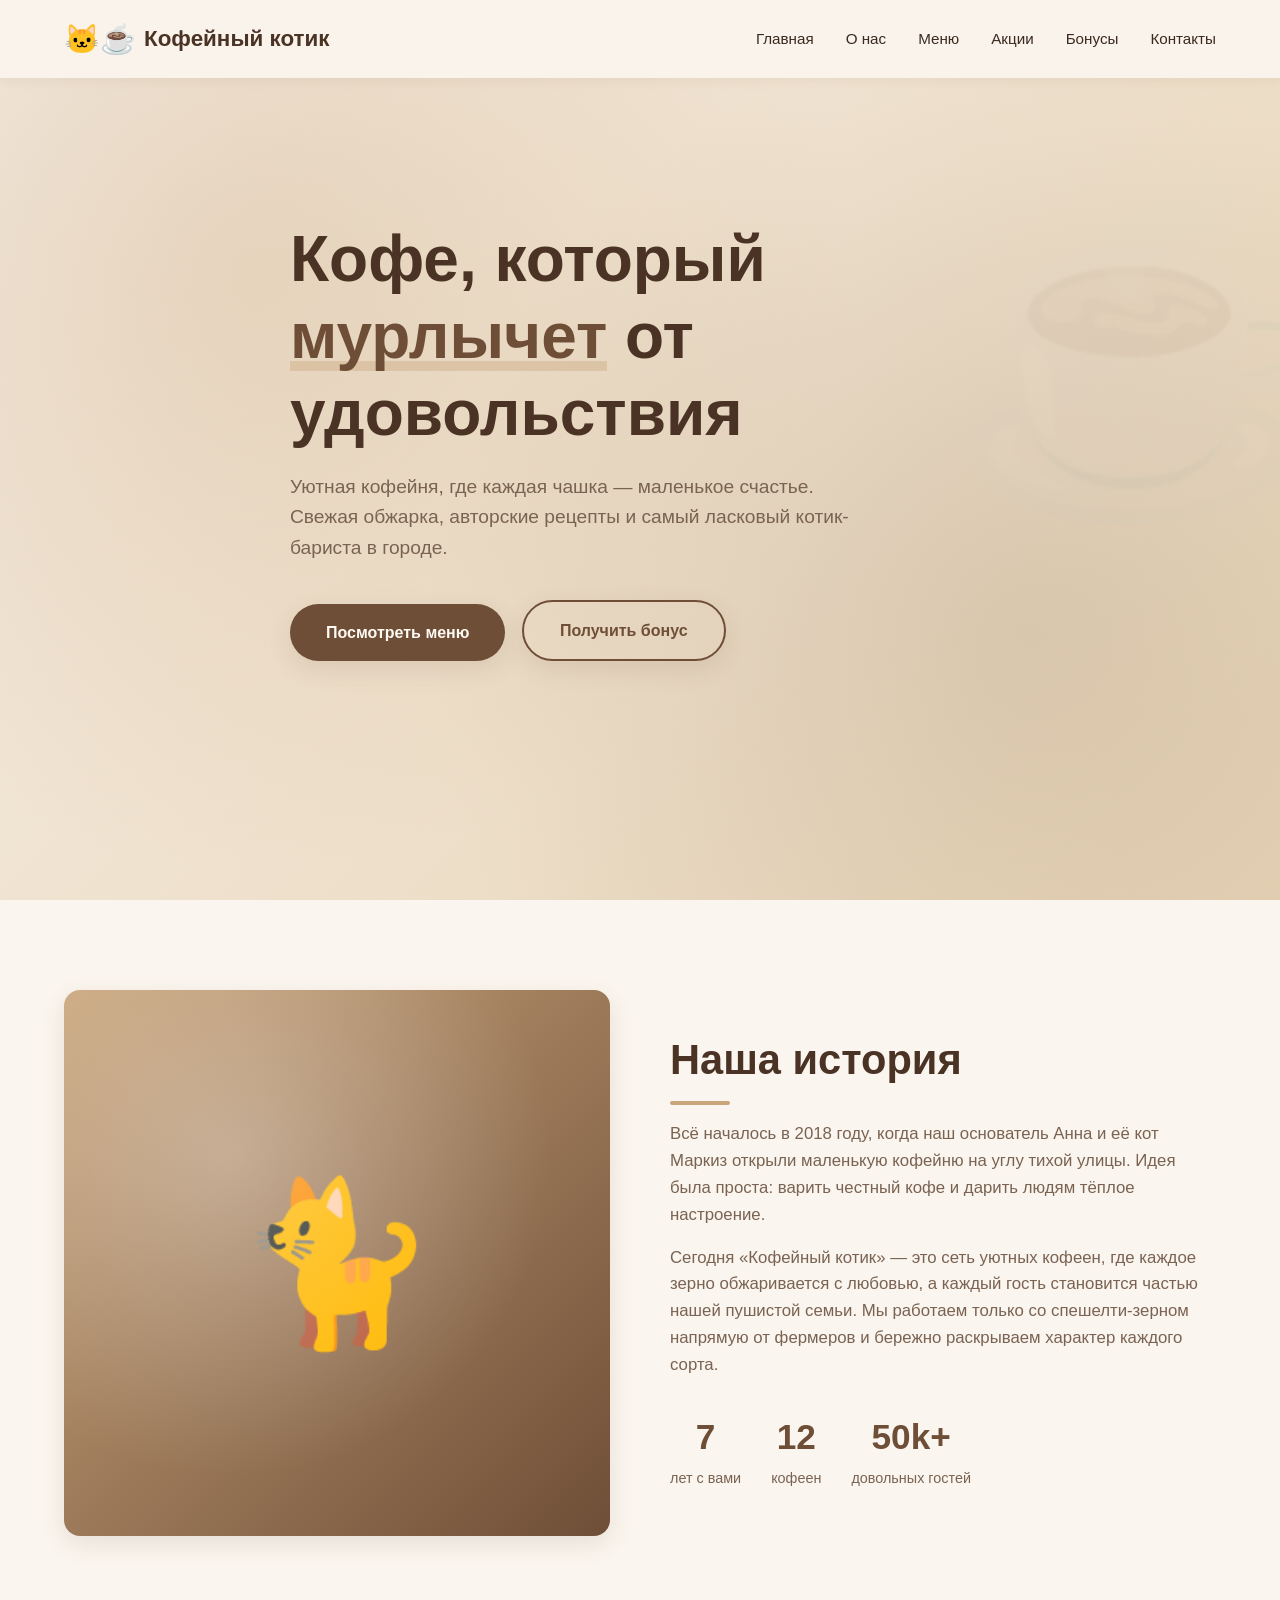
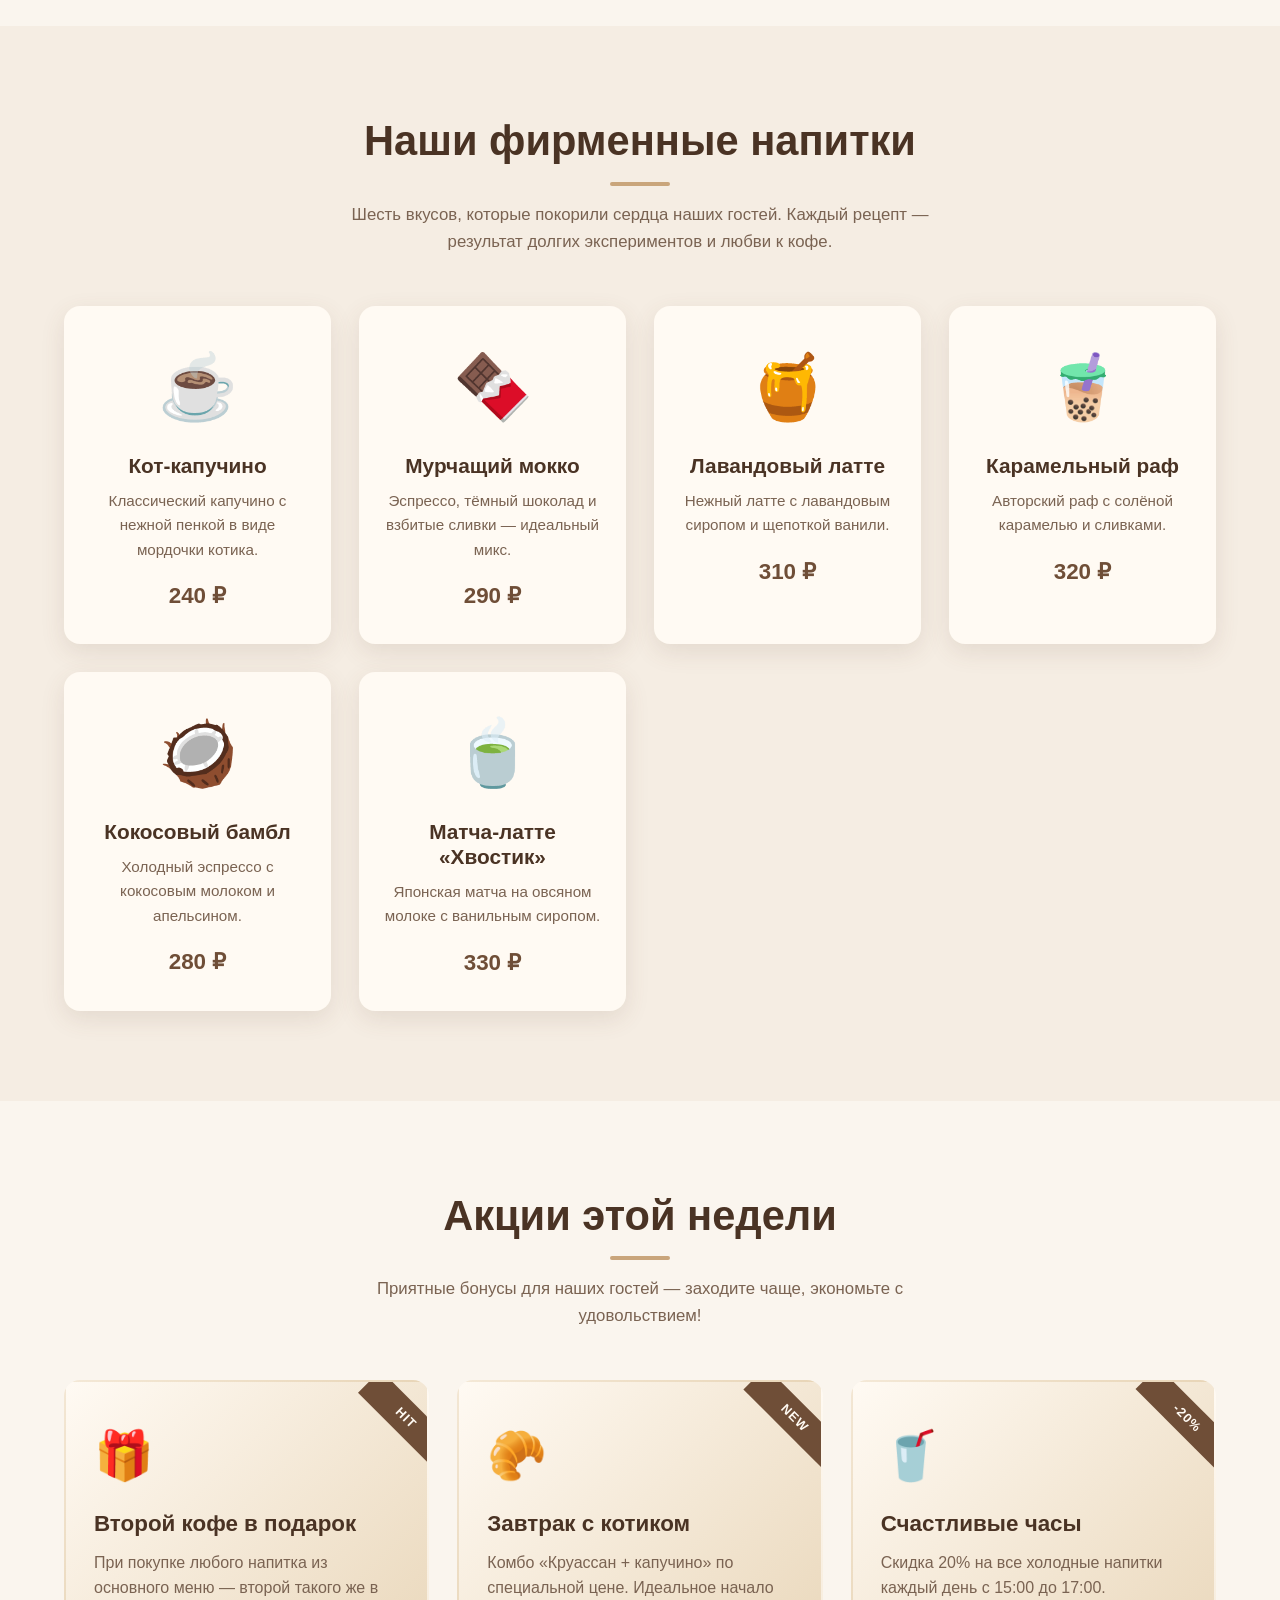
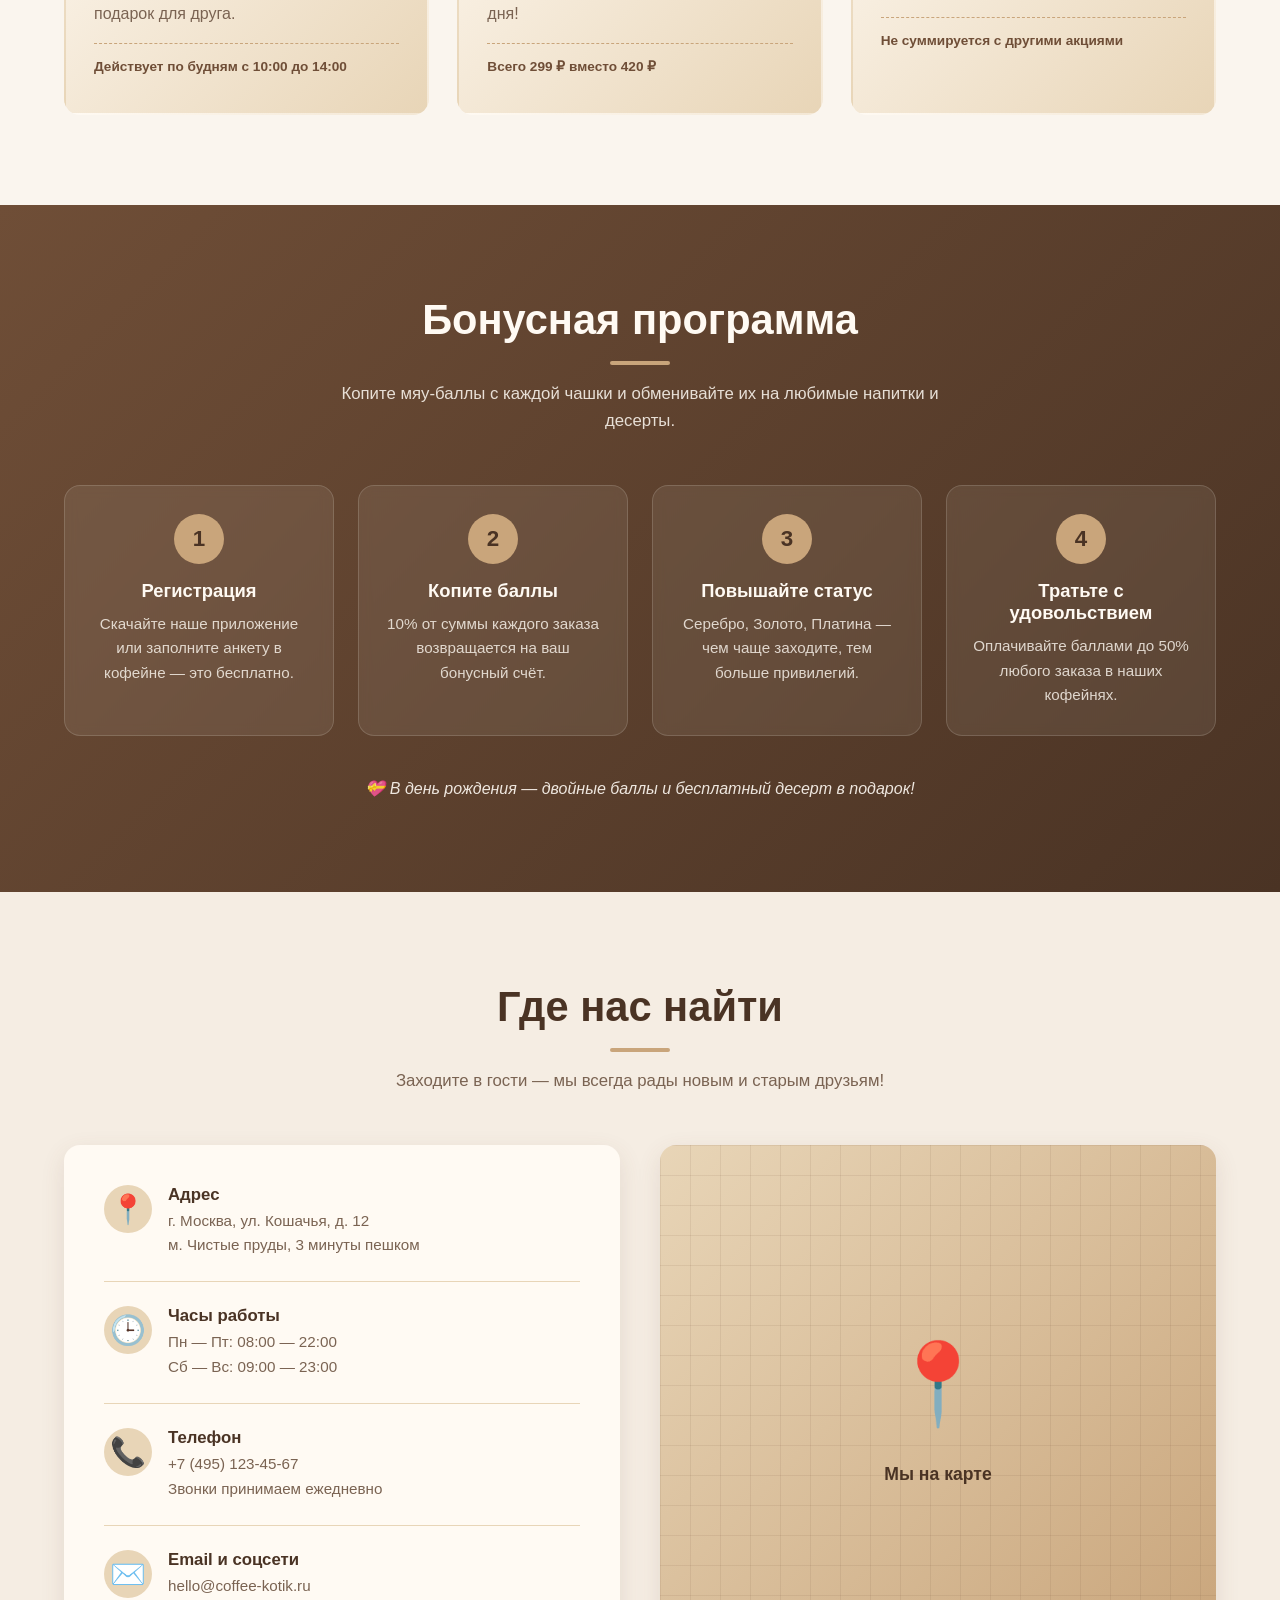
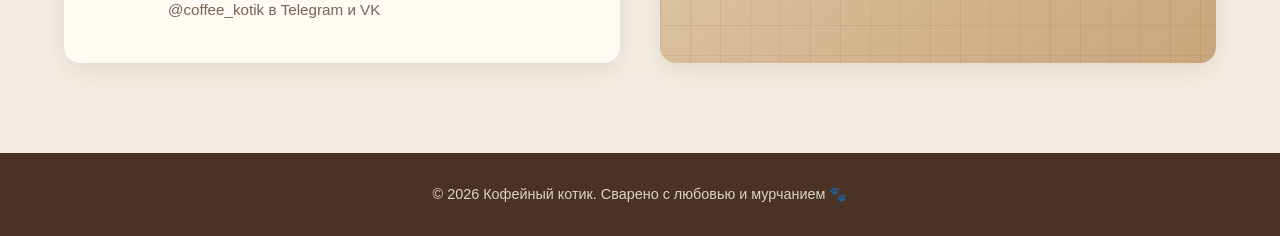
==== site.html @ 613c4883 "Create site.html" ====
<!DOCTYPE html>
<html lang="ru">
<head>
<meta charset="UTF-8" />
<meta name="viewport" content="width=device-width, initial-scale=1.0" />
<title>Кофейный котик — уютная кофейня в твоём городе</title>
<style>
  /* ===== Базовые стили ===== */
  * {
    margin: 0;
    padding: 0;
    box-sizing: border-box;
  }

  :root {
    --bg: #f5ede3;
    --bg-soft: #faf5ee;
    --primary: #6f4e37;
    --primary-dark: #4a3324;
    --accent: #c9a57b;
    --accent-light: #e8d5b7;
    --text: #3a2a1f;
    --text-soft: #7a6352;
    --white: #fffaf3;
    --shadow: 0 8px 24px rgba(111, 78, 55, 0.12);
    --shadow-hover: 0 14px 36px rgba(111, 78, 55, 0.22);
    --radius: 16px;
    --transition: 0.35s cubic-bezier(0.4, 0, 0.2, 1);
  }

  html {
    scroll-behavior: smooth;
    scroll-padding-top: 80px;
  }

  body {
    font-family: 'Segoe UI', Tahoma, Geneva, Verdana, sans-serif;
    background: var(--bg);
    color: var(--text);
    line-height: 1.6;
    overflow-x: hidden;
  }

  .container {
    max-width: 1200px;
    margin: 0 auto;
    padding: 0 24px;
  }

  section {
    padding: 90px 0;
  }

  h1, h2, h3 {
    font-weight: 700;
    color: var(--primary-dark);
    line-height: 1.2;
  }

  h2 {
    font-size: clamp(1.8rem, 4vw, 2.6rem);
    text-align: center;
    margin-bottom: 16px;
    position: relative;
  }

  h2::after {
    content: '';
    display: block;
    width: 60px;
    height: 4px;
    background: var(--accent);
    margin: 16px auto 0;
    border-radius: 2px;
  }

  .section-subtitle {
    text-align: center;
    color: var(--text-soft);
    font-size: 1.05rem;
    max-width: 620px;
    margin: 0 auto 50px;
  }

  /* ===== Навигация ===== */
  header {
    position: fixed;
    top: 0;
    left: 0;
    right: 0;
    background: rgba(250, 245, 238, 0.92);
    backdrop-filter: blur(12px);
    -webkit-backdrop-filter: blur(12px);
    box-shadow: 0 2px 12px rgba(111, 78, 55, 0.08);
    z-index: 1000;
    transition: var(--transition);
  }

  nav {
    display: flex;
    align-items: center;
    justify-content: space-between;
    padding: 16px 24px;
    max-width: 1200px;
    margin: 0 auto;
  }

  .logo {
    font-size: 1.4rem;
    font-weight: 700;
    color: var(--primary-dark);
    display: flex;
    align-items: center;
    gap: 8px;
    text-decoration: none;
    transition: var(--transition);
  }

  .logo:hover {
    transform: scale(1.05);
  }

  .logo-icon {
    font-size: 1.8rem;
  }

  .nav-links {
    display: flex;
    list-style: none;
    gap: 32px;
  }

  .nav-links a {
    color: var(--text);
    text-decoration: none;
    font-weight: 500;
    font-size: 0.95rem;
    position: relative;
    transition: var(--transition);
  }

  .nav-links a::after {
    content: '';
    position: absolute;
    bottom: -6px;
    left: 0;
    width: 0;
    height: 2px;
    background: var(--accent);
    transition: width var(--transition);
  }

  .nav-links a:hover {
    color: var(--primary);
  }

  .nav-links a:hover::after {
    width: 100%;
  }

  .burger {
    display: none;
    flex-direction: column;
    gap: 5px;
    cursor: pointer;
    background: none;
    border: none;
    padding: 6px;
  }

  .burger span {
    width: 26px;
    height: 3px;
    background: var(--primary-dark);
    border-radius: 2px;
    transition: var(--transition);
  }

  /* ===== Hero ===== */
  .hero {
    min-height: 100vh;
    display: flex;
    align-items: center;
    background:
      radial-gradient(circle at 20% 30%, rgba(201, 165, 123, 0.3), transparent 50%),
      radial-gradient(circle at 80% 70%, rgba(111, 78, 55, 0.15), transparent 50%),
      linear-gradient(135deg, #f5ede3 0%, #e8d5b7 100%);
    padding-top: 80px;
    position: relative;
    overflow: hidden;
  }

  .hero::before {
    content: '☕';
    position: absolute;
    font-size: 20rem;
    opacity: 0.05;
    top: 10%;
    right: -5%;
    animation: float 8s ease-in-out infinite;
  }

  @keyframes float {
    0%, 100% { transform: translateY(0) rotate(-5deg); }
    50% { transform: translateY(-30px) rotate(5deg); }
  }

  .hero-content {
    max-width: 700px;
    position: relative;
    z-index: 2;
    animation: fadeInUp 1s ease-out;
  }

  @keyframes fadeInUp {
    from {
      opacity: 0;
      transform: translateY(40px);
    }
    to {
      opacity: 1;
      transform: translateY(0);
    }
  }

  .hero h1 {
    font-size: clamp(2.2rem, 6vw, 4rem);
    margin-bottom: 20px;
  }

  .hero h1 span {
    color: var(--primary);
    position: relative;
    display: inline-block;
  }

  .hero h1 span::after {
    content: '';
    position: absolute;
    bottom: 4px;
    left: 0;
    width: 100%;
    height: 10px;
    background: var(--accent);
    opacity: 0.4;
    z-index: -1;
  }

  .hero p {
    font-size: clamp(1rem, 2vw, 1.2rem);
    color: var(--text-soft);
    margin-bottom: 36px;
    max-width: 560px;
  }

  .btn {
    display: inline-block;
    padding: 16px 36px;
    background: var(--primary);
    color: var(--white);
    text-decoration: none;
    border-radius: 50px;
    font-weight: 600;
    font-size: 1rem;
    border: none;
    cursor: pointer;
    transition: var(--transition);
    box-shadow: var(--shadow);
    position: relative;
    overflow: hidden;
  }

  .btn::before {
    content: '';
    position: absolute;
    top: 50%;
    left: 50%;
    width: 0;
    height: 0;
    background: rgba(255, 255, 255, 0.2);
    border-radius: 50%;
    transform: translate(-50%, -50%);
    transition: width 0.6s ease, height 0.6s ease;
  }

  .btn:hover {
    background: var(--primary-dark);
    transform: translateY(-3px);
    box-shadow: var(--shadow-hover);
  }

  .btn:hover::before {
    width: 300px;
    height: 300px;
  }

  .btn-outline {
    background: transparent;
    color: var(--primary);
    border: 2px solid var(--primary);
    margin-left: 12px;
  }

  .btn-outline:hover {
    background: var(--primary);
    color: var(--white);
  }

  /* ===== О компании ===== */
  .about {
    background: var(--bg-soft);
  }

  .about-grid {
    display: grid;
    grid-template-columns: 1fr 1fr;
    gap: 60px;
    align-items: center;
  }

  .about-image {
    aspect-ratio: 1;
    background:
      linear-gradient(135deg, var(--accent) 0%, var(--primary) 100%);
    border-radius: var(--radius);
    display: flex;
    align-items: center;
    justify-content: center;
    font-size: 10rem;
    box-shadow: var(--shadow);
    transition: var(--transition);
    position: relative;
    overflow: hidden;
  }

  .about-image::before {
    content: '';
    position: absolute;
    inset: 0;
    background: radial-gradient(circle at 30% 30%, rgba(255,255,255,0.3), transparent 60%);
  }

  .about-image:hover {
    transform: rotate(-2deg) scale(1.02);
  }

  .about-text h2 {
    text-align: left;
  }

  .about-text h2::after {
    margin: 16px 0 0;
  }

  .about-text p {
    margin-bottom: 16px;
    color: var(--text-soft);
    font-size: 1.05rem;
  }

  .about-stats {
    display: flex;
    gap: 30px;
    margin-top: 30px;
    flex-wrap: wrap;
  }

  .stat {
    text-align: center;
  }

  .stat-number {
    font-size: 2.2rem;
    font-weight: 700;
    color: var(--primary);
    display: block;
  }

  .stat-label {
    font-size: 0.9rem;
    color: var(--text-soft);
  }

  /* ===== Меню ===== */
  .menu-grid {
    display: grid;
    grid-template-columns: repeat(auto-fit, minmax(260px, 1fr));
    gap: 28px;
  }

  .menu-card {
    background: var(--white);
    border-radius: var(--radius);
    padding: 30px 24px;
    text-align: center;
    box-shadow: var(--shadow);
    transition: var(--transition);
    position: relative;
    overflow: hidden;
    cursor: pointer;
  }

  .menu-card::before {
    content: '';
    position: absolute;
    top: 0;
    left: 0;
    right: 0;
    height: 4px;
    background: linear-gradient(90deg, var(--accent), var(--primary));
    transform: scaleX(0);
    transform-origin: left;
    transition: transform var(--transition);
  }

  .menu-card:hover {
    transform: translateY(-10px);
    box-shadow: var(--shadow-hover);
  }

  .menu-card:hover::before {
    transform: scaleX(1);
  }

  .menu-icon {
    font-size: 4rem;
    margin-bottom: 16px;
    display: inline-block;
    transition: transform var(--transition);
  }

  .menu-card:hover .menu-icon {
    transform: scale(1.15) rotate(-8deg);
  }

  .menu-card h3 {
    font-size: 1.3rem;
    margin-bottom: 10px;
    color: var(--primary-dark);
  }

  .menu-card p {
    color: var(--text-soft);
    font-size: 0.95rem;
    margin-bottom: 16px;
    min-height: 48px;
  }

  .menu-price {
    font-size: 1.4rem;
    font-weight: 700;
    color: var(--primary);
  }

  /* ===== Акции ===== */
  .promos {
    background: var(--bg-soft);
  }

  .promo-grid {
    display: grid;
    grid-template-columns: repeat(auto-fit, minmax(280px, 1fr));
    gap: 28px;
  }

  .promo-card {
    background: linear-gradient(135deg, var(--white) 0%, var(--accent-light) 100%);
    border-radius: var(--radius);
    padding: 36px 28px;
    position: relative;
    overflow: hidden;
    transition: var(--transition);
    border: 2px solid transparent;
  }

  .promo-card:hover {
    transform: translateY(-6px);
    border-color: var(--accent);
    box-shadow: var(--shadow-hover);
  }

  .promo-badge {
    position: absolute;
    top: 20px;
    right: -30px;
    background: var(--primary);
    color: var(--white);
    padding: 6px 40px;
    font-size: 0.8rem;
    font-weight: 600;
    transform: rotate(45deg);
    letter-spacing: 1px;
  }

  .promo-icon {
    font-size: 3rem;
    margin-bottom: 16px;
  }

  .promo-card h3 {
    font-size: 1.4rem;
    margin-bottom: 12px;
    color: var(--primary-dark);
  }

  .promo-card p {
    color: var(--text-soft);
    margin-bottom: 16px;
  }

  .promo-condition {
    font-size: 0.85rem;
    color: var(--primary);
    font-weight: 600;
    padding-top: 12px;
    border-top: 1px dashed var(--accent);
  }

  /* ===== Бонусная программа ===== */
  .bonus {
    background: linear-gradient(135deg, var(--primary) 0%, var(--primary-dark) 100%);
    color: var(--white);
  }

  .bonus h2 {
    color: var(--white);
  }

  .bonus h2::after {
    background: var(--accent);
  }

  .bonus .section-subtitle {
    color: rgba(255, 250, 243, 0.85);
  }

  .bonus-steps {
    display: grid;
    grid-template-columns: repeat(auto-fit, minmax(220px, 1fr));
    gap: 24px;
    margin-top: 20px;
  }

  .bonus-step {
    background: rgba(255, 250, 243, 0.08);
    border: 1px solid rgba(255, 250, 243, 0.15);
    border-radius: var(--radius);
    padding: 28px 22px;
    text-align: center;
    transition: var(--transition);
    backdrop-filter: blur(6px);
  }

  .bonus-step:hover {
    background: rgba(255, 250, 243, 0.15);
    transform: translateY(-6px);
  }

  .step-number {
    display: inline-flex;
    align-items: center;
    justify-content: center;
    width: 50px;
    height: 50px;
    background: var(--accent);
    color: var(--primary-dark);
    border-radius: 50%;
    font-size: 1.4rem;
    font-weight: 700;
    margin-bottom: 16px;
  }

  .bonus-step h3 {
    color: var(--white);
    font-size: 1.15rem;
    margin-bottom: 10px;
  }

  .bonus-step p {
    color: rgba(255, 250, 243, 0.8);
    font-size: 0.95rem;
  }

  .bonus-note {
    text-align: center;
    margin-top: 40px;
    font-size: 1rem;
    color: rgba(255, 250, 243, 0.9);
    font-style: italic;
  }

  /* ===== Контакты ===== */
  .contacts-grid {
    display: grid;
    grid-template-columns: 1fr 1fr;
    gap: 40px;
    align-items: stretch;
  }

  .contact-info {
    background: var(--white);
    padding: 40px;
    border-radius: var(--radius);
    box-shadow: var(--shadow);
  }

  .contact-item {
    display: flex;
    align-items: flex-start;
    gap: 16px;
    margin-bottom: 24px;
    padding-bottom: 24px;
    border-bottom: 1px solid var(--accent-light);
  }

  .contact-item:last-child {
    border-bottom: none;
    margin-bottom: 0;
    padding-bottom: 0;
  }

  .contact-icon {
    font-size: 1.8rem;
    flex-shrink: 0;
    width: 48px;
    height: 48px;
    background: var(--accent-light);
    border-radius: 50%;
    display: flex;
    align-items: center;
    justify-content: center;
    transition: var(--transition);
  }

  .contact-item:hover .contact-icon {
    background: var(--accent);
    transform: rotate(10deg) scale(1.1);
  }

  .contact-item h3 {
    font-size: 1.05rem;
    margin-bottom: 4px;
  }

  .contact-item p {
    color: var(--text-soft);
    font-size: 0.95rem;
  }

  .map-placeholder {
    background:
      linear-gradient(135deg, var(--accent-light) 0%, var(--accent) 100%);
    border-radius: var(--radius);
    min-height: 400px;
    display: flex;
    align-items: center;
    justify-content: center;
    flex-direction: column;
    color: var(--primary-dark);
    box-shadow: var(--shadow);
    transition: var(--transition);
    position: relative;
    overflow: hidden;
  }

  .map-placeholder::before {
    content: '';
    position: absolute;
    inset: 0;
    background-image:
      linear-gradient(rgba(111, 78, 55, 0.1) 1px, transparent 1px),
      linear-gradient(90deg, rgba(111, 78, 55, 0.1) 1px, transparent 1px);
    background-size: 30px 30px;
  }

  .map-placeholder:hover {
    transform: scale(1.01);
  }

  .map-pin {
    font-size: 5rem;
    animation: bounce 2s ease-in-out infinite;
    position: relative;
    z-index: 2;
  }

  @keyframes bounce {
    0%, 100% { transform: translateY(0); }
    50% { transform: translateY(-15px); }
  }

  .map-placeholder p {
    position: relative;
    z-index: 2;
    font-weight: 600;
    margin-top: 12px;
    font-size: 1.1rem;
  }

  /* ===== Footer ===== */
  footer {
    background: var(--primary-dark);
    color: rgba(255, 250, 243, 0.8);
    text-align: center;
    padding: 30px 20px;
    font-size: 0.9rem;
  }

  footer a {
    color: var(--accent);
    text-decoration: none;
  }

  /* ===== Адаптивность ===== */
  @media (max-width: 900px) {
    .about-grid,
    .contacts-grid {
      grid-template-columns: 1fr;
      gap: 40px;
    }

    .about-image {
      max-width: 400px;
      margin: 0 auto;
    }
  }

  @media (max-width: 768px) {
    section {
      padding: 70px 0;
    }

    .nav-links {
      position: fixed;
      top: 70px;
      right: -100%;
      flex-direction: column;
      background: var(--bg-soft);
      width: 75%;
      max-width: 300px;
      height: calc(100vh - 70px);
      padding: 40px 30px;
      gap: 24px;
      box-shadow: -4px 0 20px rgba(0,0,0,0.1);
      transition: right var(--transition);
    }

    .nav-links.active {
      right: 0;
    }

    .burger {
      display: flex;
    }

    .burger.active span:nth-child(1) {
      transform: translateY(8px) rotate(45deg);
    }
    .burger.active span:nth-child(2) {
      opacity: 0;
    }
    .burger.active span:nth-child(3) {
      transform: translateY(-8px) rotate(-45deg);
    }

    .hero {
      text-align: center;
    }

    .hero-content {
      margin: 0 auto;
    }

    .btn-outline {
      margin-left: 0;
      margin-top: 12px;
    }

    .hero::before {
      font-size: 12rem;
      right: -10%;
    }

    .contact-info {
      padding: 28px;
    }
  }

  @media (max-width: 480px) {
    .container {
      padding: 0 16px;
    }

    .menu-card {
      padding: 24px 20px;
    }

    .about-stats {
      justify-content: space-around;
    }
  }
</style>
</head>
<body>

<!-- ===== Навигация ===== -->
<header>
  <nav>
    <a href="#home" class="logo">
      <span class="logo-icon">🐱☕</span>
      <span>Кофейный котик</span>
    </a>
    <ul class="nav-links" id="navLinks">
      <li><a href="#home">Главная</a></li>
      <li><a href="#about">О нас</a></li>
      <li><a href="#menu">Меню</a></li>
      <li><a href="#promos">Акции</a></li>
      <li><a href="#bonus">Бонусы</a></li>
      <li><a href="#contacts">Контакты</a></li>
    </ul>
    <button class="burger" id="burger" aria-label="Меню">
      <span></span>
      <span></span>
      <span></span>
    </button>
  </nav>
</header>

<!-- ===== Hero ===== -->
<section class="hero" id="home">
  <div class="container">
    <div class="hero-content">
      <h1>Кофе, который <span>мурлычет</span> от удовольствия</h1>
      <p>Уютная кофейня, где каждая чашка — маленькое счастье. Свежая обжарка, авторские рецепты и самый ласковый котик-бариста в городе.</p>
      <a href="#menu" class="btn">Посмотреть меню</a>
      <a href="#bonus" class="btn btn-outline">Получить бонус</a>
    </div>
  </div>
</section>

<!-- ===== О компании ===== -->
<section class="about" id="about">
  <div class="container">
    <div class="about-grid">
      <div class="about-image">🐈</div>
      <div class="about-text">
        <h2>Наша история</h2>
        <p>Всё началось в 2018 году, когда наш основатель Анна и её кот Маркиз открыли маленькую кофейню на углу тихой улицы. Идея была проста: варить честный кофе и дарить людям тёплое настроение.</p>
        <p>Сегодня «Кофейный котик» — это сеть уютных кофеен, где каждое зерно обжаривается с любовью, а каждый гость становится частью нашей пушистой семьи. Мы работаем только со спешелти-зерном напрямую от фермеров и бережно раскрываем характер каждого сорта.</p>
        <div class="about-stats">
          <div class="stat">
            <span class="stat-number">7</span>
            <span class="stat-label">лет с вами</span>
          </div>
          <div class="stat">
            <span class="stat-number">12</span>
            <span class="stat-label">кофеен</span>
          </div>
          <div class="stat">
            <span class="stat-number">50k+</span>
            <span class="stat-label">довольных гостей</span>
          </div>
        </div>
      </div>
    </div>
  </div>
</section>

<!-- ===== Меню ===== -->
<section id="menu">
  <div class="container">
    <h2>Наши фирменные напитки</h2>
    <p class="section-subtitle">Шесть вкусов, которые покорили сердца наших гостей. Каждый рецепт — результат долгих экспериментов и любви к кофе.</p>
    <div class="menu-grid">
      <div class="menu-card">
        <div class="menu-icon">☕</div>
        <h3>Кот-капучино</h3>
        <p>Классический капучино с нежной пенкой в виде мордочки котика.</p>
        <div class="menu-price">240 ₽</div>
      </div>
      <div class="menu-card">
        <div class="menu-icon">🍫</div>
        <h3>Мурчащий мокко</h3>
        <p>Эспрессо, тёмный шоколад и взбитые сливки — идеальный микс.</p>
        <div class="menu-price">290 ₽</div>
      </div>
      <div class="menu-card">
        <div class="menu-icon">🍯</div>
        <h3>Лавандовый латте</h3>
        <p>Нежный латте с лавандовым сиропом и щепоткой ванили.</p>
        <div class="menu-price">310 ₽</div>
      </div>
      <div class="menu-card">
        <div class="menu-icon">🧋</div>
        <h3>Карамельный раф</h3>
        <p>Авторский раф с солёной карамелью и сливками.</p>
        <div class="menu-price">320 ₽</div>
      </div>
      <div class="menu-card">
        <div class="menu-icon">🥥</div>
        <h3>Кокосовый бамбл</h3>
        <p>Холодный эспрессо с кокосовым молоком и апельсином.</p>
        <div class="menu-price">280 ₽</div>
      </div>
      <div class="menu-card">
        <div class="menu-icon">🍵</div>
        <h3>Матча-латте «Хвостик»</h3>
        <p>Японская матча на овсяном молоке с ванильным сиропом.</p>
        <div class="menu-price">330 ₽</div>
      </div>
    </div>
  </div>
</section>

<!-- ===== Акции ===== -->
<section class="promos" id="promos">
  <div class="container">
    <h2>Акции этой недели</h2>
    <p class="section-subtitle">Приятные бонусы для наших гостей — заходите чаще, экономьте с удовольствием!</p>
    <div class="promo-grid">
      <div class="promo-card">
        <div class="promo-badge">HIT</div>
        <div class="promo-icon">🎁</div>
        <h3>Второй кофе в подарок</h3>
        <p>При покупке любого напитка из основного меню — второй такого же в подарок для друга.</p>
        <div class="promo-condition">Действует по будням с 10:00 до 14:00</div>
      </div>
      <div class="promo-card">
        <div class="promo-badge">NEW</div>
        <div class="promo-icon">🥐</div>
        <h3>Завтрак с котиком</h3>
        <p>Комбо «Круассан + капучино» по специальной цене. Идеальное начало дня!</p>
        <div class="promo-condition">Всего 299 ₽ вместо 420 ₽</div>
      </div>
      <div class="promo-card">
        <div class="promo-badge">-20%</div>
        <div class="promo-icon">🥤</div>
        <h3>Счастливые часы</h3>
        <p>Скидка 20% на все холодные напитки каждый день с 15:00 до 17:00.</p>
        <div class="promo-condition">Не суммируется с другими акциями</div>
      </div>
    </div>
  </div>
</section>

<!-- ===== Бонусная программа ===== -->
<section class="bonus" id="bonus">
  <div class="container">
    <h2>Бонусная программа</h2>
    <p class="section-subtitle">Копите мяу-баллы с каждой чашки и обменивайте их на любимые напитки и десерты.</p>
    <div class="bonus-steps">
      <div class="bonus-step">
        <div class="step-number">1</div>
        <h3>Регистрация</h3>
        <p>Скачайте наше приложение или заполните анкету в кофейне — это бесплатно.</p>
      </div>
      <div class="bonus-step">
        <div class="step-number">2</div>
        <h3>Копите баллы</h3>
        <p>10% от суммы каждого заказа возвращается на ваш бонусный счёт.</p>
      </div>
      <div class="bonus-step">
        <div class="step-number">3</div>
        <h3>Повышайте статус</h3>
        <p>Серебро, Золото, Платина — чем чаще заходите, тем больше привилегий.</p>
      </div>
      <div class="bonus-step">
        <div class="step-number">4</div>
        <h3>Тратьте с удовольствием</h3>
        <p>Оплачивайте баллами до 50% любого заказа в наших кофейнях.</p>
      </div>
    </div>
    <p class="bonus-note">💝 В день рождения — двойные баллы и бесплатный десерт в подарок!</p>
  </div>
</section>

<!-- ===== Контакты ===== -->
<section id="contacts">
  <div class="container">
    <h2>Где нас найти</h2>
    <p class="section-subtitle">Заходите в гости — мы всегда рады новым и старым друзьям!</p>
    <div class="contacts-grid">
      <div class="contact-info">
        <div class="contact-item">
          <div class="contact-icon">📍</div>
          <div>
            <h3>Адрес</h3>
            <p>г. Москва, ул. Кошачья, д. 12<br>м. Чистые пруды, 3 минуты пешком</p>
          </div>
        </div>
        <div class="contact-item">
          <div class="contact-icon">🕒</div>
          <div>
            <h3>Часы работы</h3>
            <p>Пн — Пт: 08:00 — 22:00<br>Сб — Вс: 09:00 — 23:00</p>
          </div>
        </div>
        <div class="contact-item">
          <div class="contact-icon">📞</div>
          <div>
            <h3>Телефон</h3>
            <p>+7 (495) 123-45-67<br>Звонки принимаем ежедневно</p>
          </div>
        </div>
        <div class="contact-item">
          <div class="contact-icon">✉️</div>
          <div>
            <h3>Email и соцсети</h3>
            <p>hello@coffee-kotik.ru<br>@coffee_kotik в Telegram и VK</p>
          </div>
        </div>
      </div>
      <div class="map-placeholder">
        <div class="map-pin">📍</div>
        <p>Мы на карте</p>
      </div>
    </div>
  </div>
</section>

<!-- ===== Footer ===== -->
<footer>
  <p>© 2026 Кофейный котик. Сварено с любовью и мурчанием 🐾</p>
</footer>

<script>
  // Мобильное меню
  const burger = document.getElementById('burger');
  const navLinks = document.getElementById('navLinks');

  burger.addEventListener('click', () => {
    burger.classList.toggle('active');
    navLinks.classList.toggle('active');
  });

  // Закрытие меню при клике по ссылке
  document.querySelectorAll('.nav-links a').forEach(link => {
    link.addEventListener('click', () => {
      burger.classList.remove('active');
      navLinks.classList.remove('active');
    });
  });

  // Эффект тени у шапки при прокрутке
  window.addEventListener('scroll', () => {
    const header = document.querySelector('header');
    if (window.scrollY > 50) {
      header.style.boxShadow = '0 4px 20px rgba(111, 78, 55, 0.15)';
    } else {
      header.style.boxShadow = '0 2px 12px rgba(111, 78, 55, 0.08)';
    }
  });
</script>

</body>
</html>
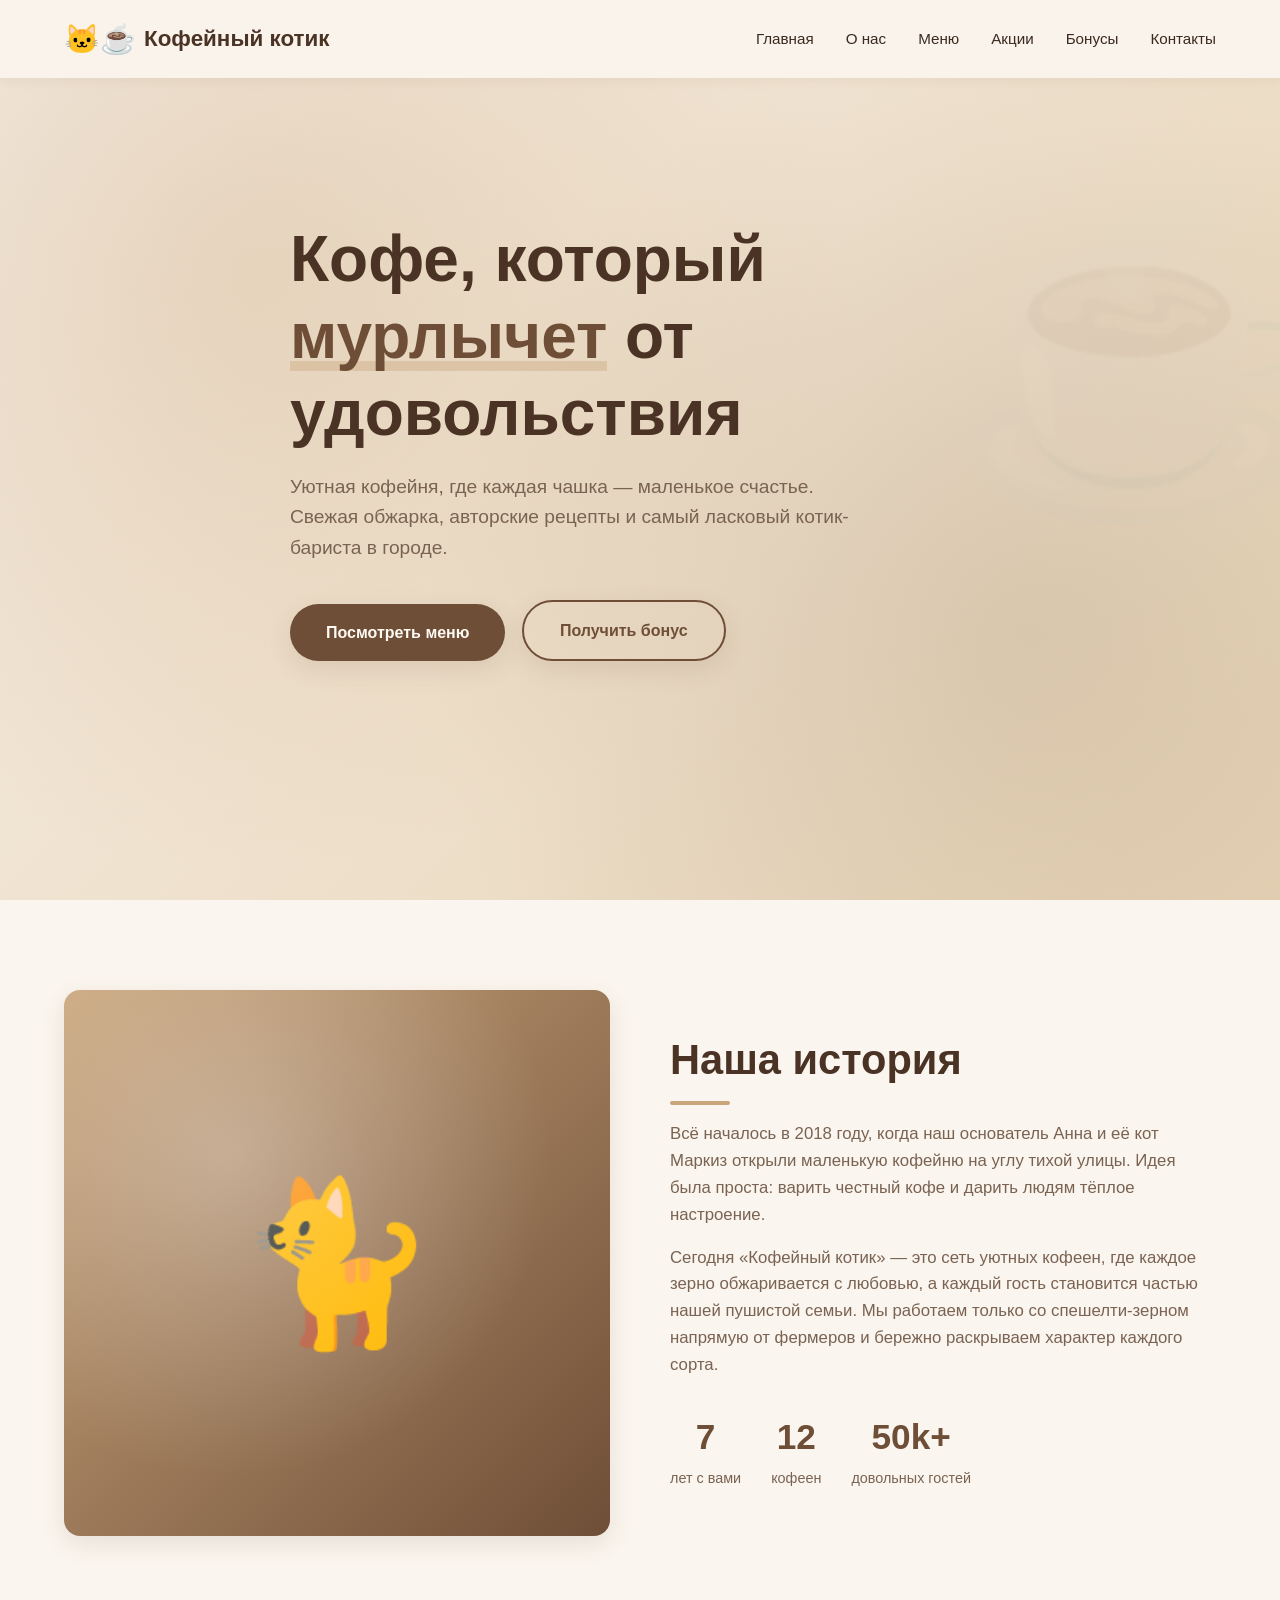
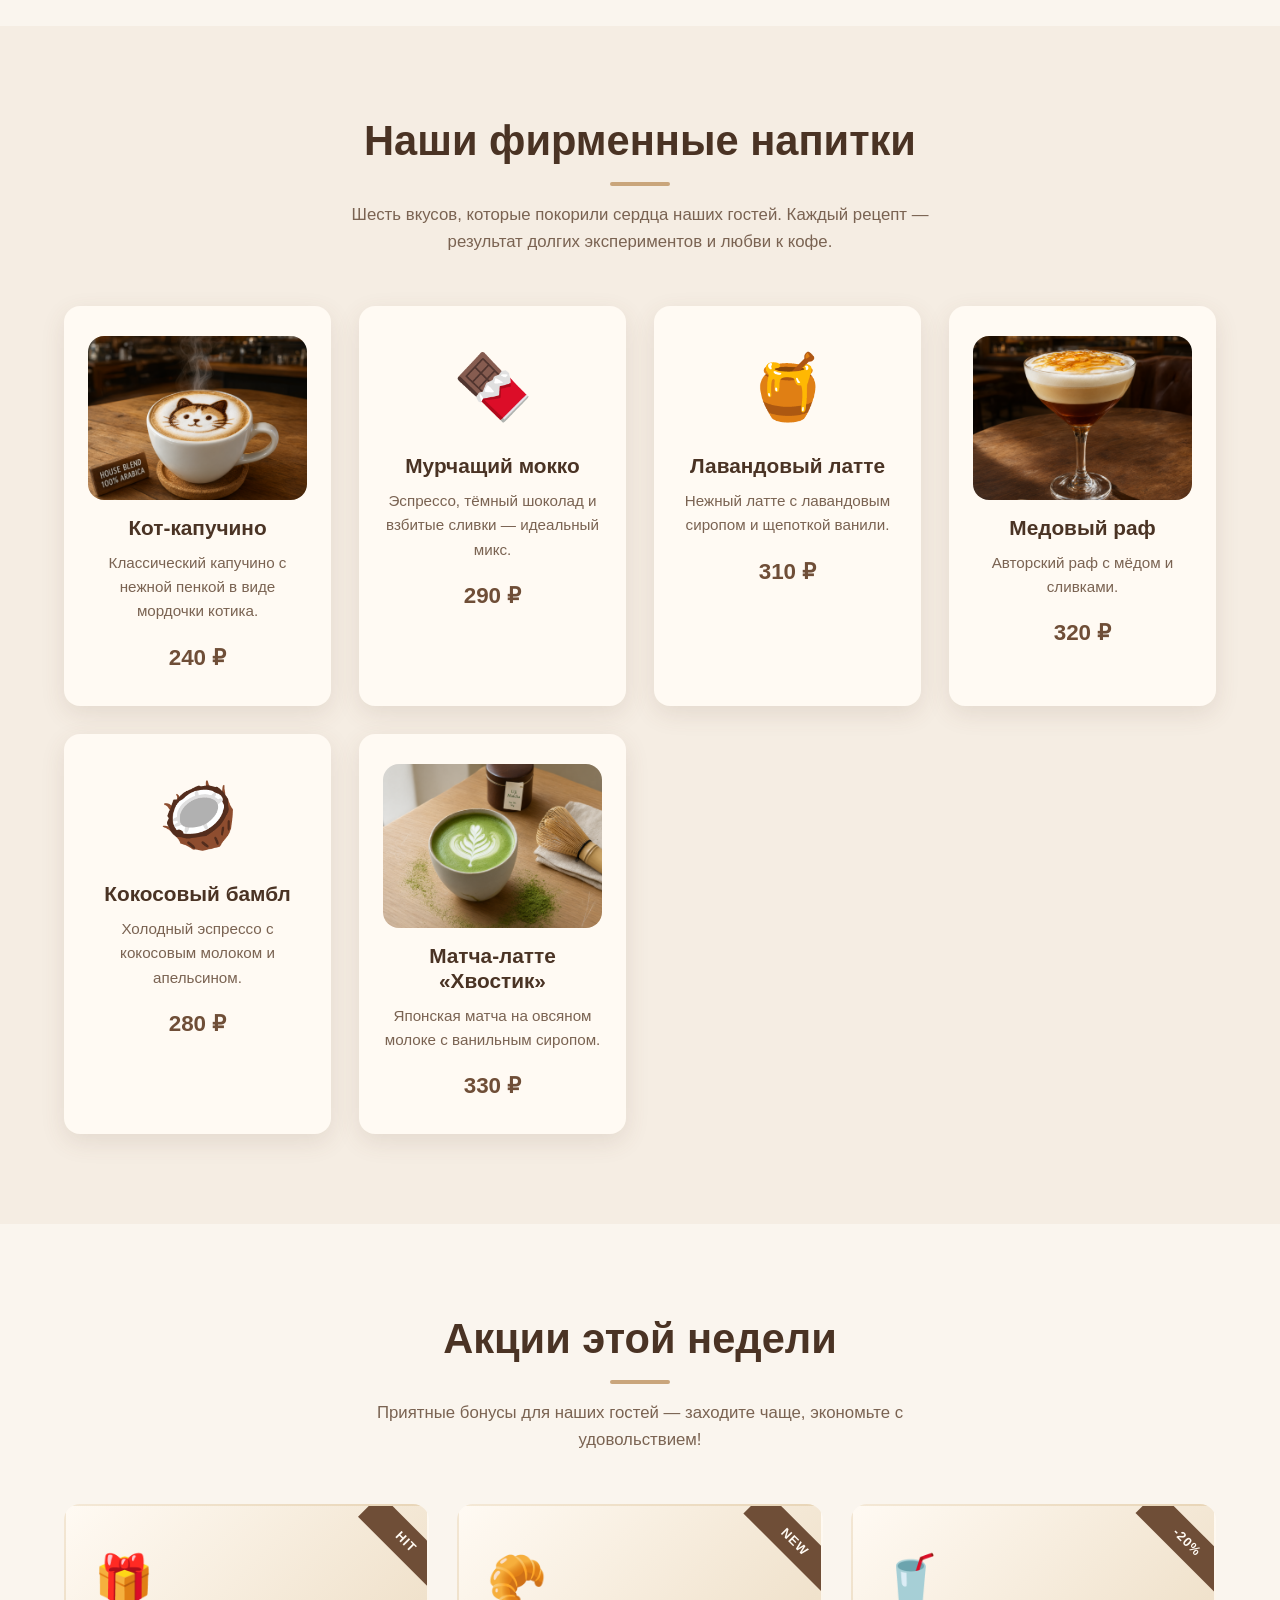
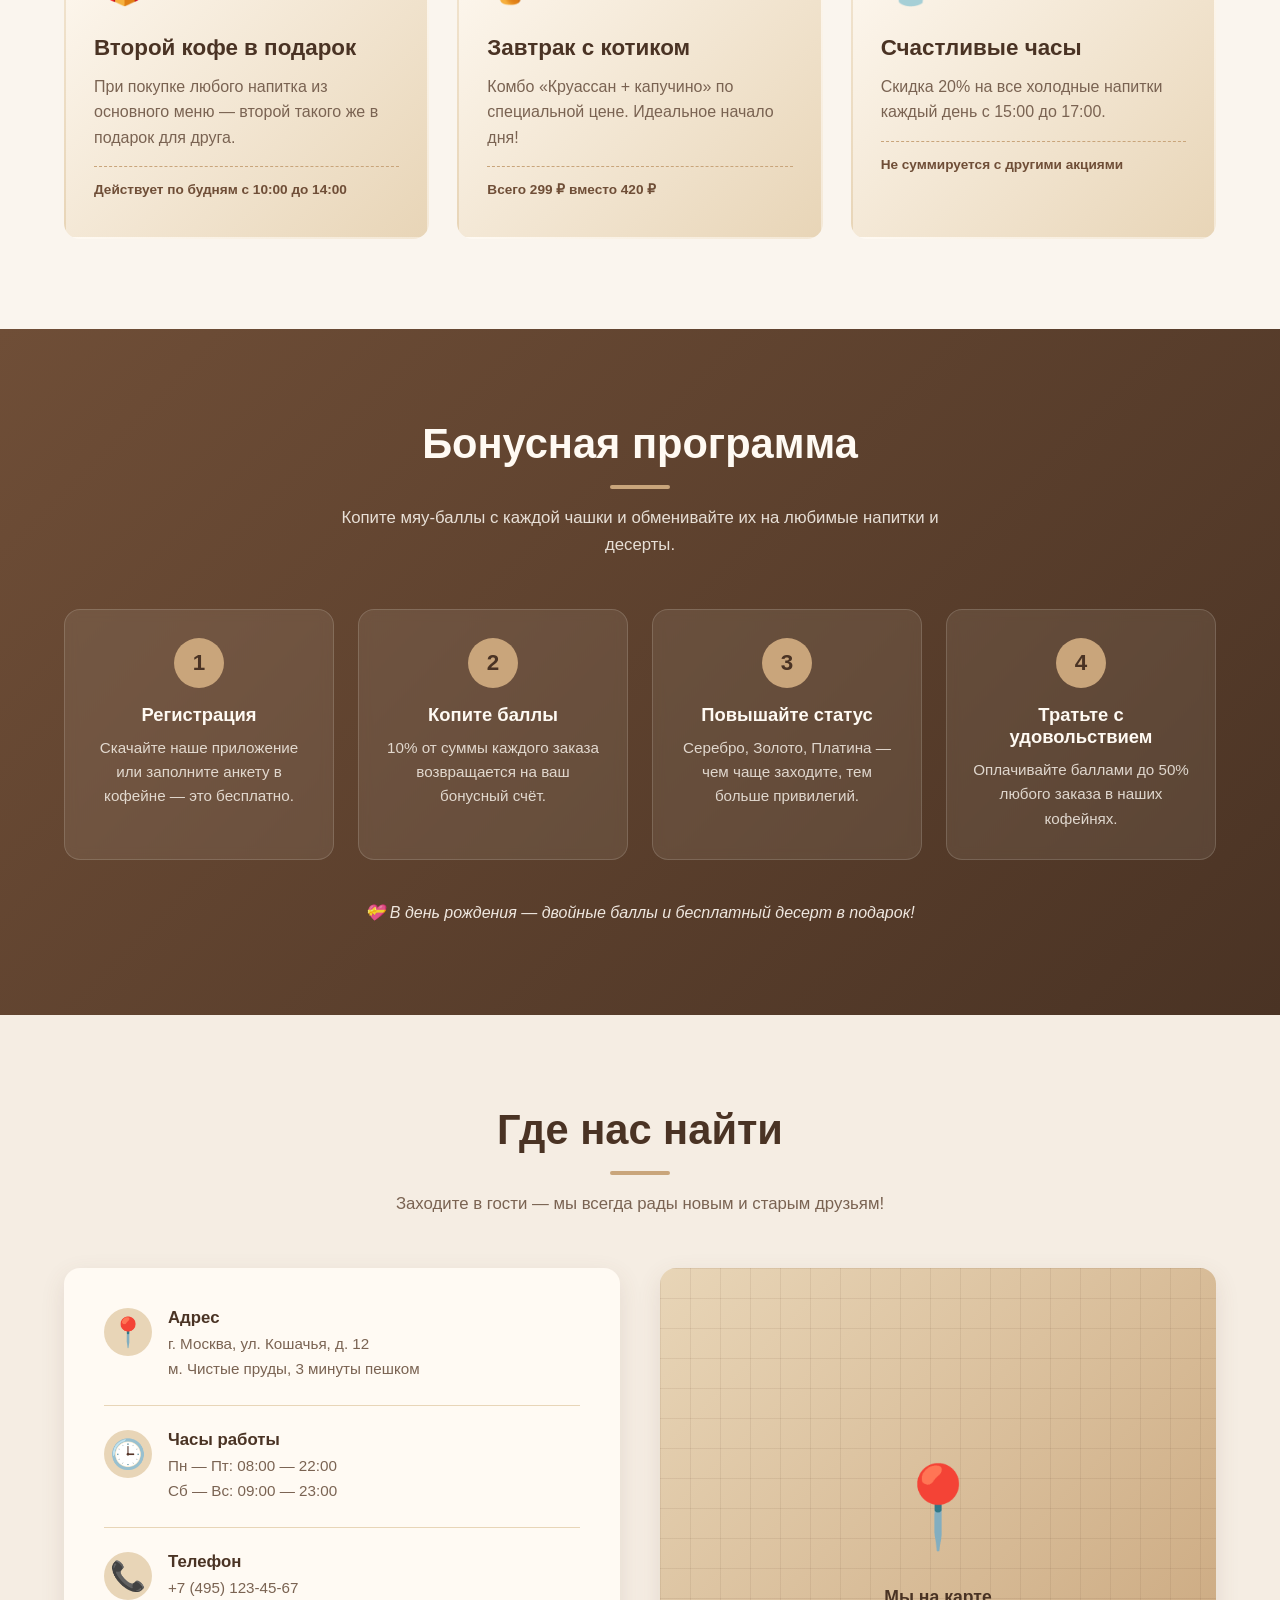
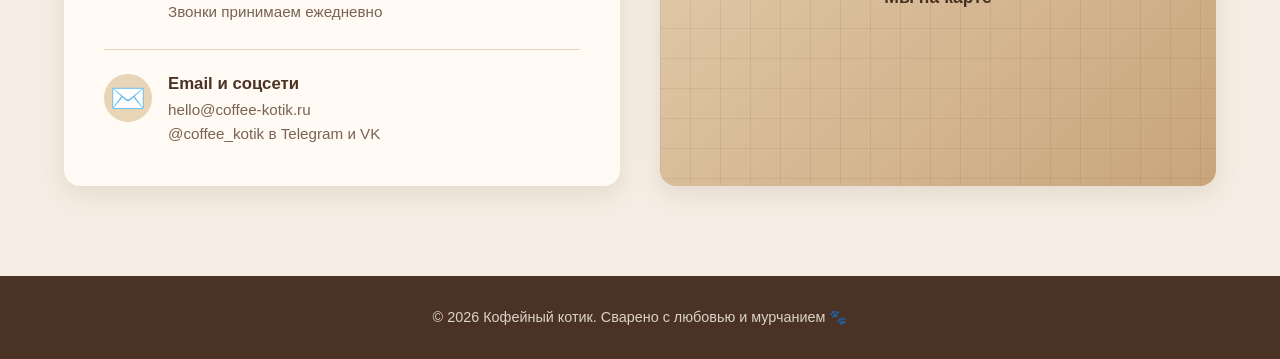
==== commit 0e3b8783: "Add files via upload" ====
--- a/site.html
+++ b/site.html
@@ -431,6 +431,15 @@
 
   .menu-card:hover .menu-icon {
     transform: scale(1.15) rotate(-8deg);
+  }
+
+  .card-media {
+    display: block;
+    width: 100%;
+    aspect-ratio: 4 / 3;
+    object-fit: cover;
+    border-radius: var(--radius);
+    margin-bottom: 16px;
   }
 
   .menu-card h3 {
@@ -873,7 +882,7 @@
     <p class="section-subtitle">Шесть вкусов, которые покорили сердца наших гостей. Каждый рецепт — результат долгих экспериментов и любви к кофе.</p>
     <div class="menu-grid">
       <div class="menu-card">
-        <div class="menu-icon">☕</div>
+        <img class="card-media" src="image/1794215291.png" alt="Капучино с рисунком котика на молочной пене" loading="lazy" />
         <h3>Кот-капучино</h3>
         <p>Классический капучино с нежной пенкой в виде мордочки котика.</p>
         <div class="menu-price">240 ₽</div>
@@ -891,9 +900,9 @@
         <div class="menu-price">310 ₽</div>
       </div>
       <div class="menu-card">
-        <div class="menu-icon">🧋</div>
-        <h3>Карамельный раф</h3>
-        <p>Авторский раф с солёной карамелью и сливками.</p>
+        <img class="card-media" src="image/1794215383.png" alt="Медовый раф со сливочной пеной и мёдом" loading="lazy" />
+        <h3>Медовый раф</h3>
+        <p>Авторский раф с мёдом и сливками.</p>
         <div class="menu-price">320 ₽</div>
       </div>
       <div class="menu-card">
@@ -903,7 +912,7 @@
         <div class="menu-price">280 ₽</div>
       </div>
       <div class="menu-card">
-        <div class="menu-icon">🍵</div>
+        <img class="card-media" src="image/1794215501.png" alt="Матча-латте с рисунком на молочной пене" loading="lazy" />
         <h3>Матча-латте «Хвостик»</h3>
         <p>Японская матча на овсяном молоке с ванильным сиропом.</p>
         <div class="menu-price">330 ₽</div>
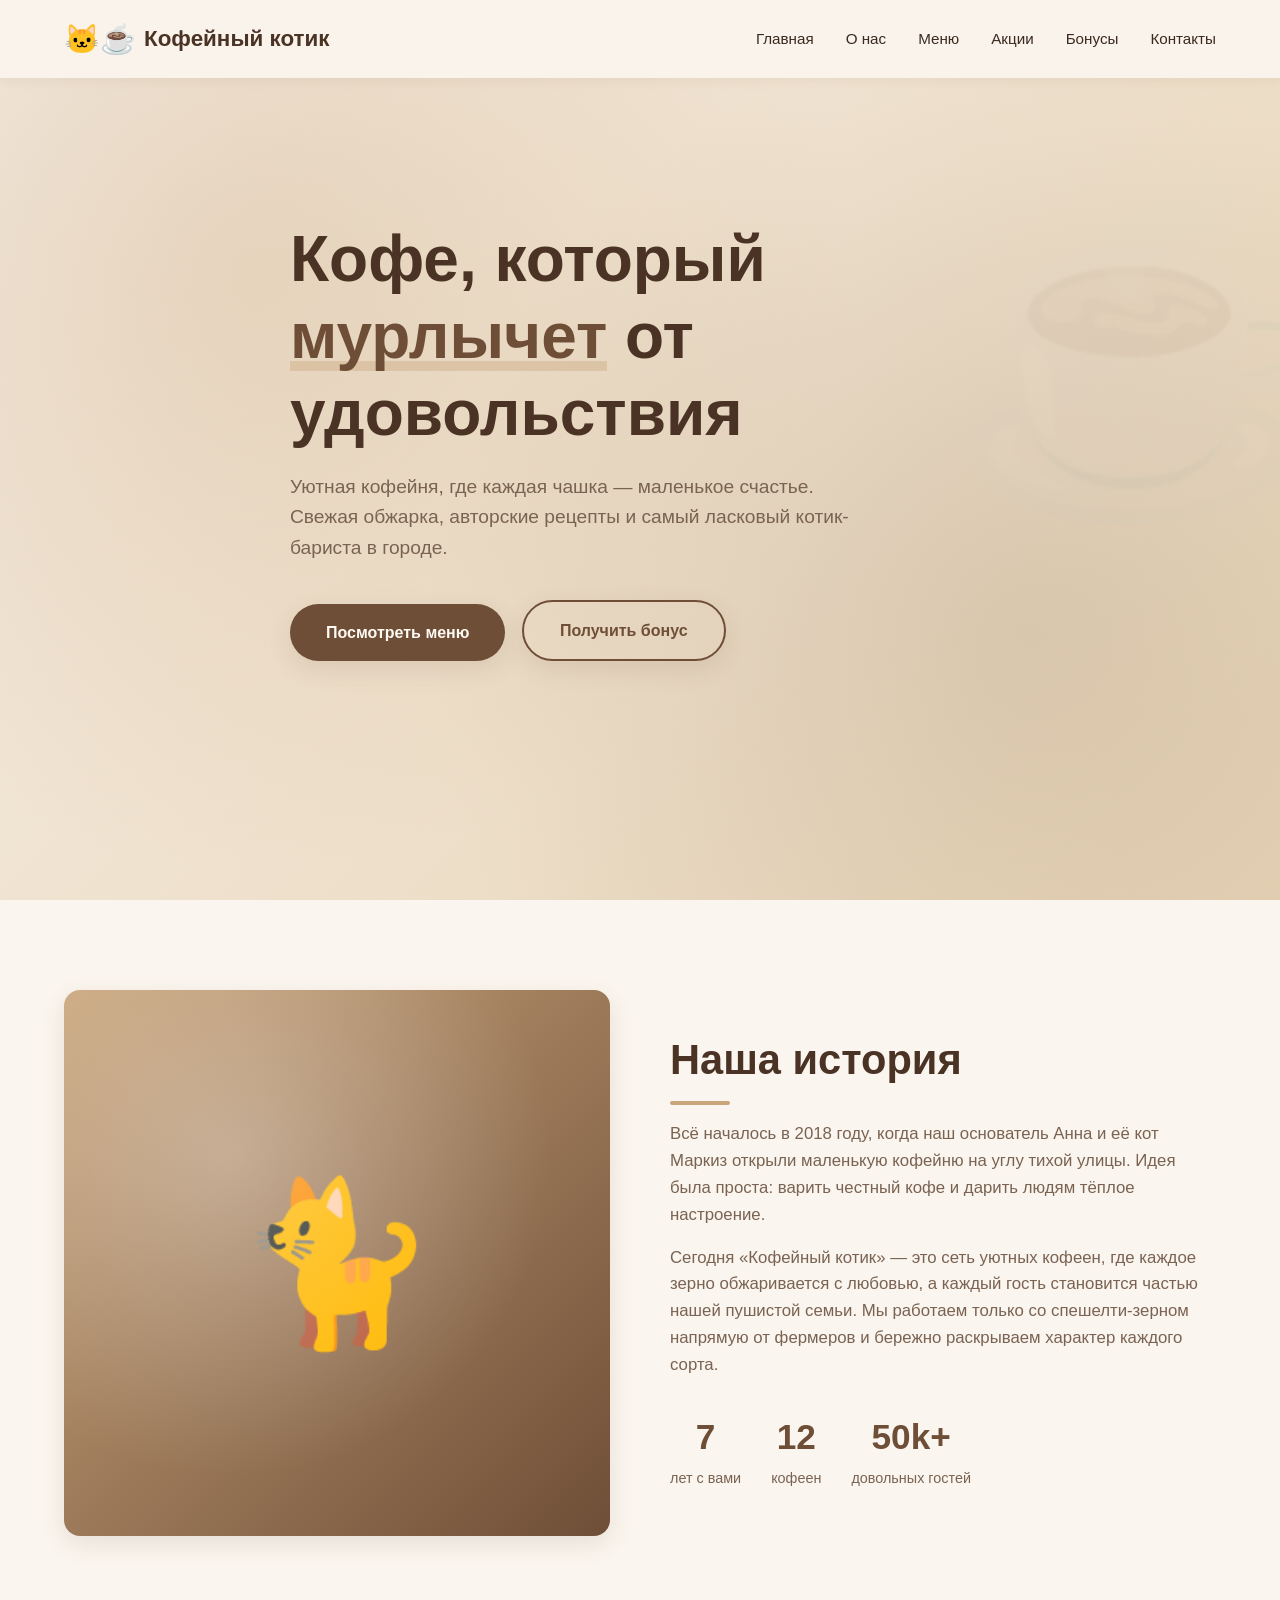
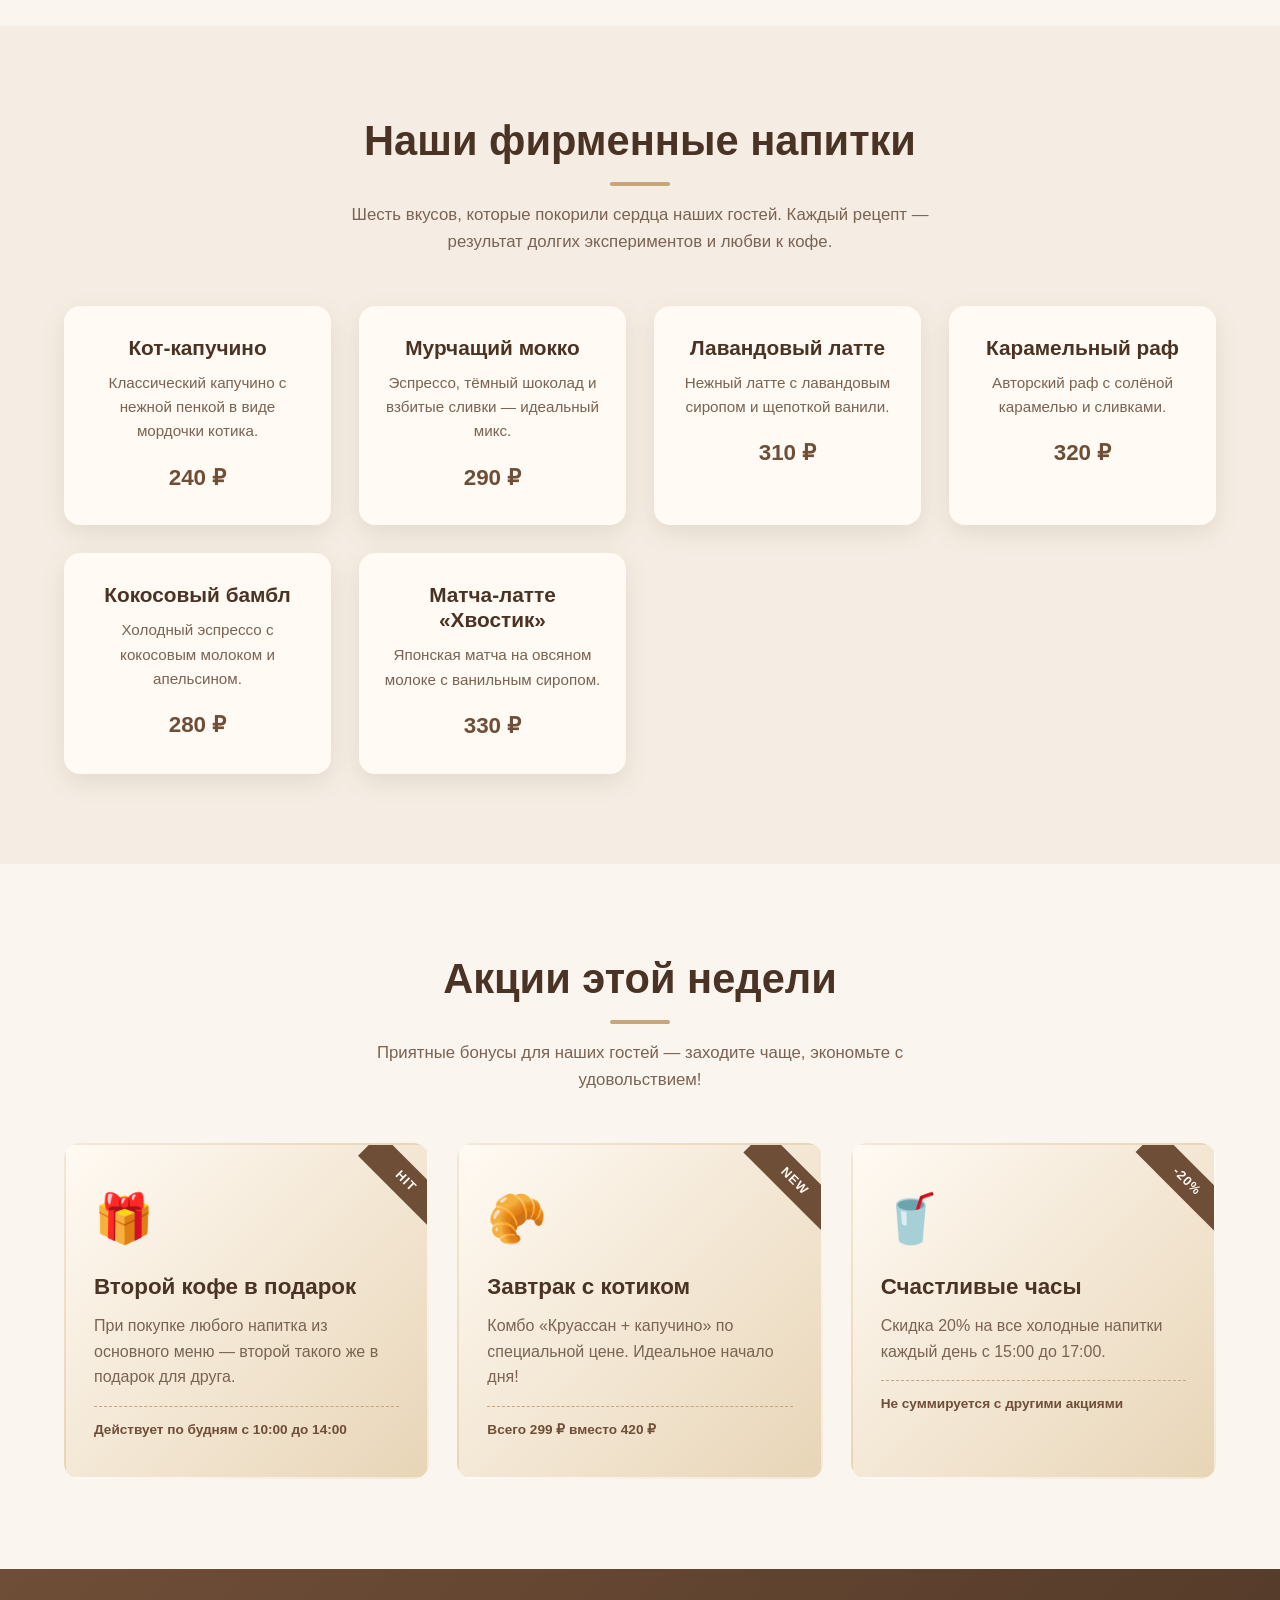
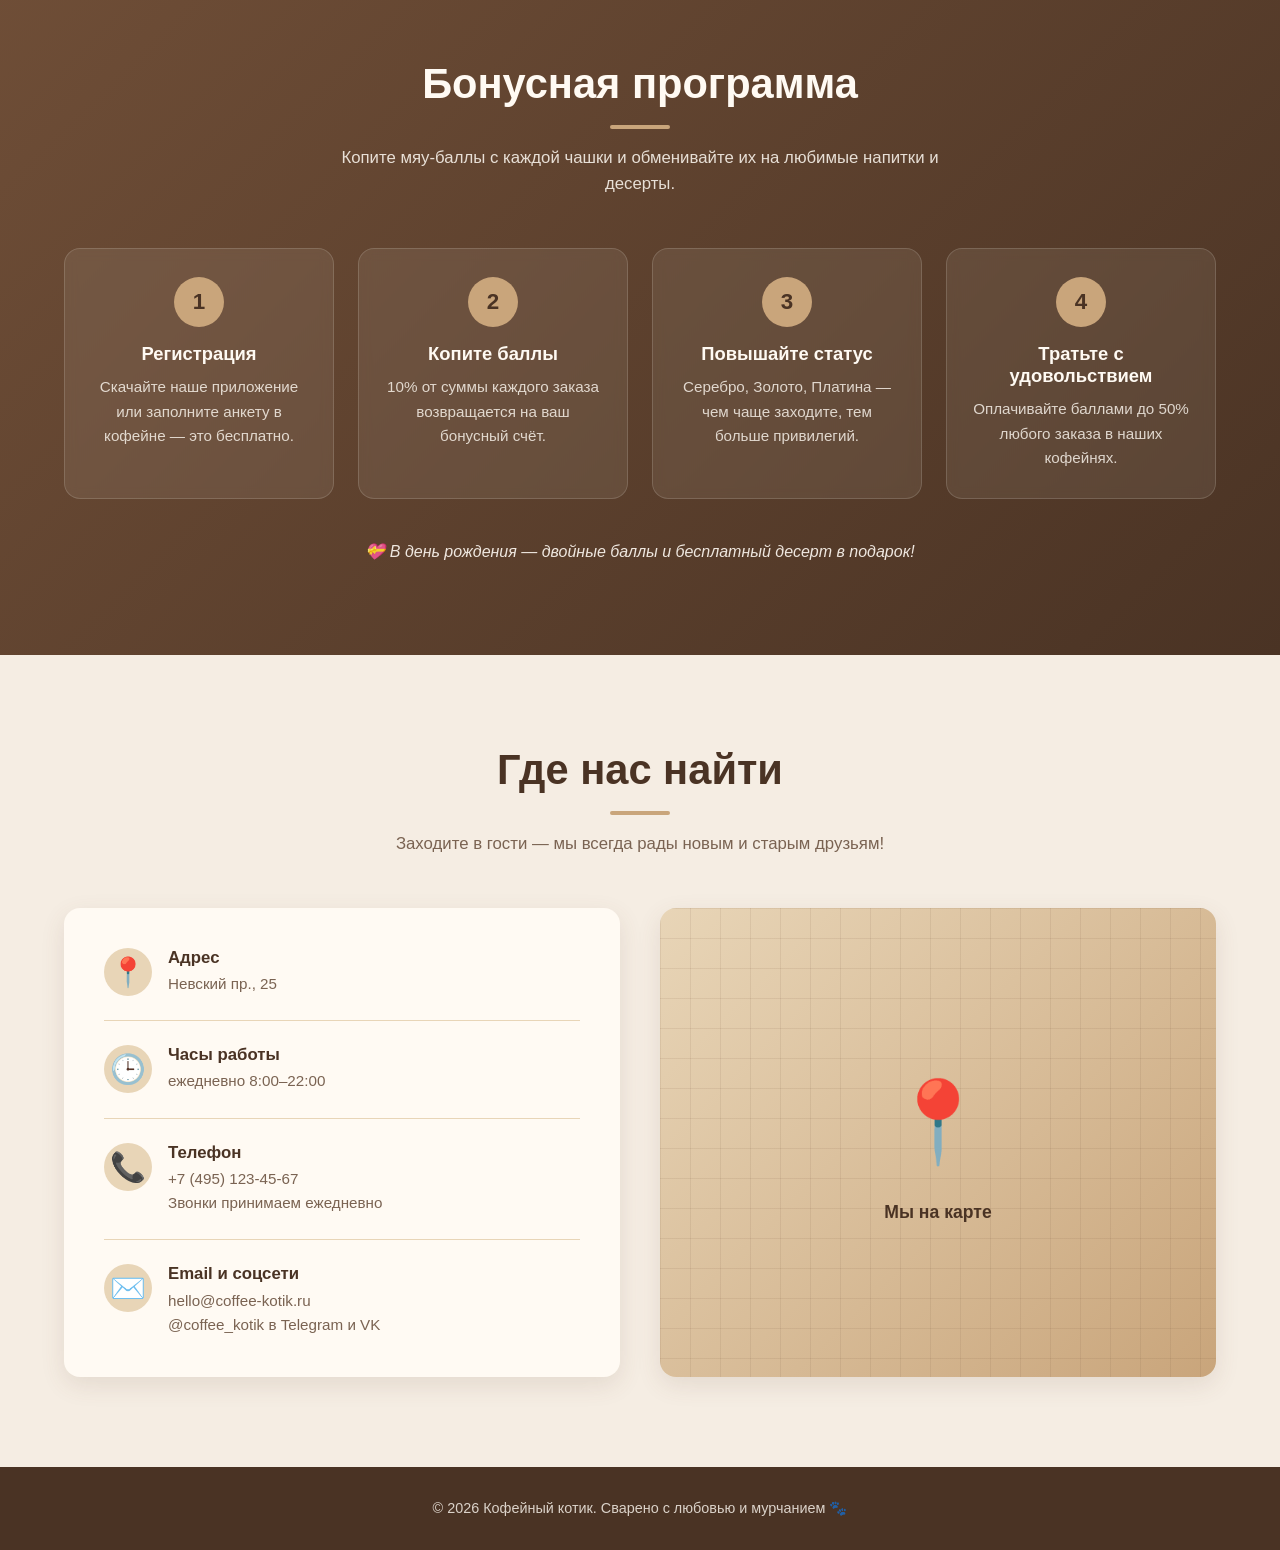
==== commit bae27971: "Add files via upload" ====
--- a/site.html
+++ b/site.html
@@ -420,26 +420,6 @@
 
   .menu-card:hover::before {
     transform: scaleX(1);
-  }
-
-  .menu-icon {
-    font-size: 4rem;
-    margin-bottom: 16px;
-    display: inline-block;
-    transition: transform var(--transition);
-  }
-
-  .menu-card:hover .menu-icon {
-    transform: scale(1.15) rotate(-8deg);
-  }
-
-  .card-media {
-    display: block;
-    width: 100%;
-    aspect-ratio: 4 / 3;
-    object-fit: cover;
-    border-radius: var(--radius);
-    margin-bottom: 16px;
   }
 
   .menu-card h3 {
@@ -882,37 +862,31 @@
     <p class="section-subtitle">Шесть вкусов, которые покорили сердца наших гостей. Каждый рецепт — результат долгих экспериментов и любви к кофе.</p>
     <div class="menu-grid">
       <div class="menu-card">
-        <img class="card-media" src="image/1794215291.png" alt="Капучино с рисунком котика на молочной пене" loading="lazy" />
         <h3>Кот-капучино</h3>
         <p>Классический капучино с нежной пенкой в виде мордочки котика.</p>
         <div class="menu-price">240 ₽</div>
       </div>
       <div class="menu-card">
-        <div class="menu-icon">🍫</div>
         <h3>Мурчащий мокко</h3>
         <p>Эспрессо, тёмный шоколад и взбитые сливки — идеальный микс.</p>
         <div class="menu-price">290 ₽</div>
       </div>
       <div class="menu-card">
-        <div class="menu-icon">🍯</div>
         <h3>Лавандовый латте</h3>
         <p>Нежный латте с лавандовым сиропом и щепоткой ванили.</p>
         <div class="menu-price">310 ₽</div>
       </div>
       <div class="menu-card">
-        <img class="card-media" src="image/1794215383.png" alt="Медовый раф со сливочной пеной и мёдом" loading="lazy" />
-        <h3>Медовый раф</h3>
-        <p>Авторский раф с мёдом и сливками.</p>
+        <h3>Карамельный раф</h3>
+        <p>Авторский раф с солёной карамелью и сливками.</p>
         <div class="menu-price">320 ₽</div>
       </div>
       <div class="menu-card">
-        <div class="menu-icon">🥥</div>
         <h3>Кокосовый бамбл</h3>
         <p>Холодный эспрессо с кокосовым молоком и апельсином.</p>
         <div class="menu-price">280 ₽</div>
       </div>
       <div class="menu-card">
-        <img class="card-media" src="image/1794215501.png" alt="Матча-латте с рисунком на молочной пене" loading="lazy" />
         <h3>Матча-латте «Хвостик»</h3>
         <p>Японская матча на овсяном молоке с ванильным сиропом.</p>
         <div class="menu-price">330 ₽</div>
@@ -994,14 +968,14 @@
           <div class="contact-icon">📍</div>
           <div>
             <h3>Адрес</h3>
-            <p>г. Москва, ул. Кошачья, д. 12<br>м. Чистые пруды, 3 минуты пешком</p>
+            <p>Невский пр., 25</p>
           </div>
         </div>
         <div class="contact-item">
           <div class="contact-icon">🕒</div>
           <div>
             <h3>Часы работы</h3>
-            <p>Пн — Пт: 08:00 — 22:00<br>Сб — Вс: 09:00 — 23:00</p>
+            <p>ежедневно 8:00–22:00</p>
           </div>
         </div>
         <div class="contact-item">
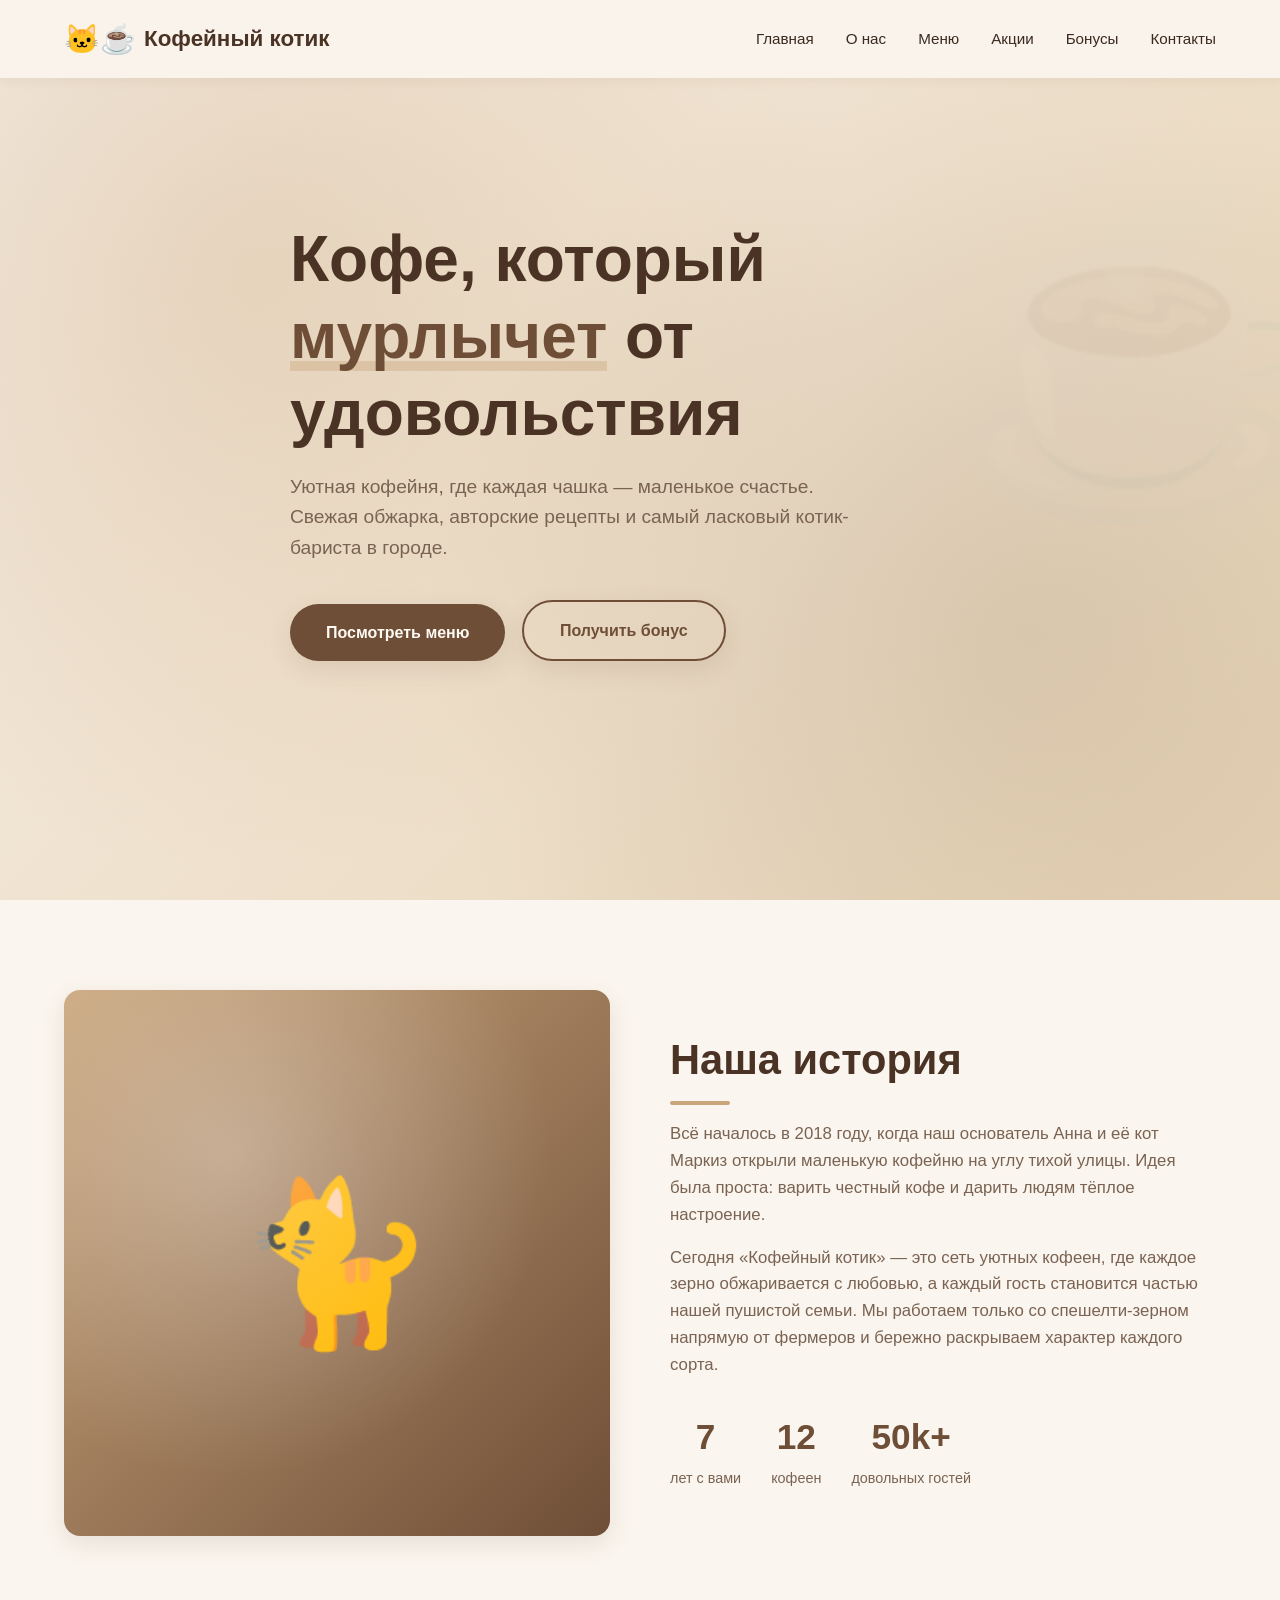
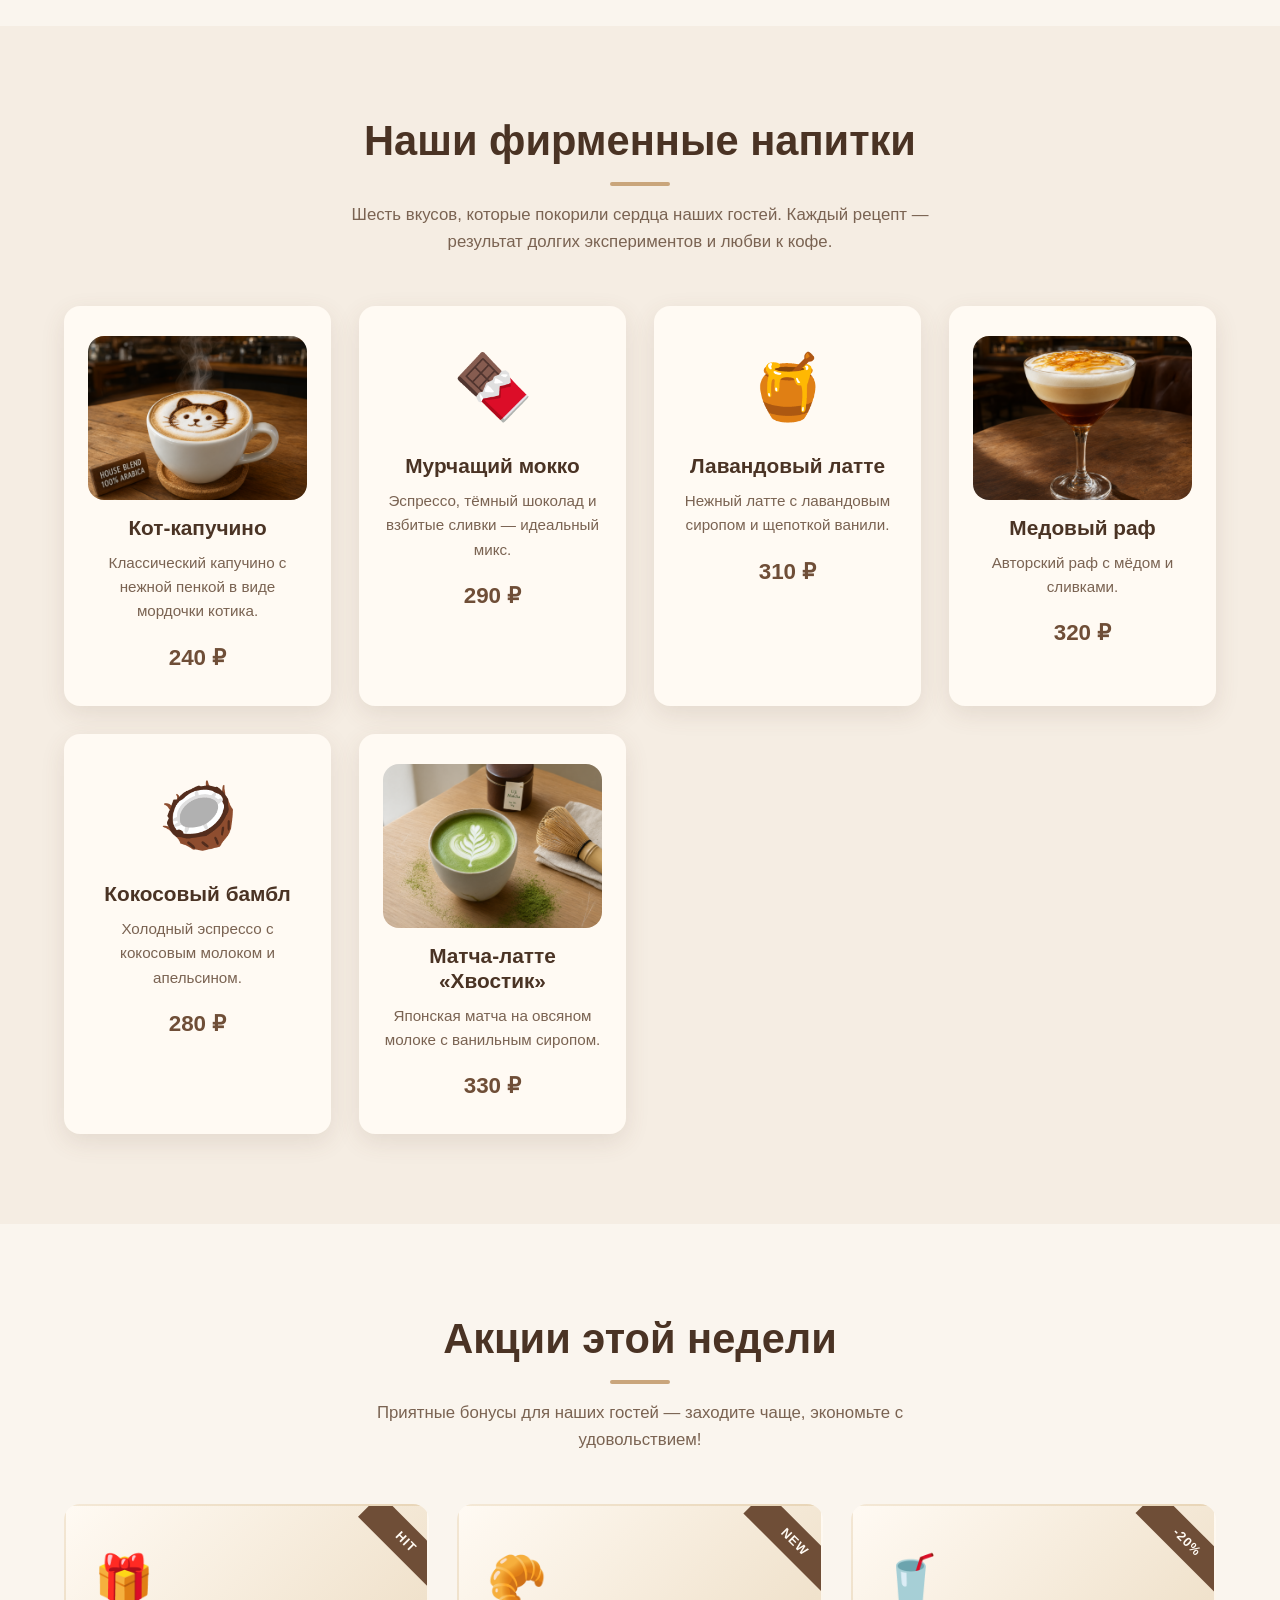
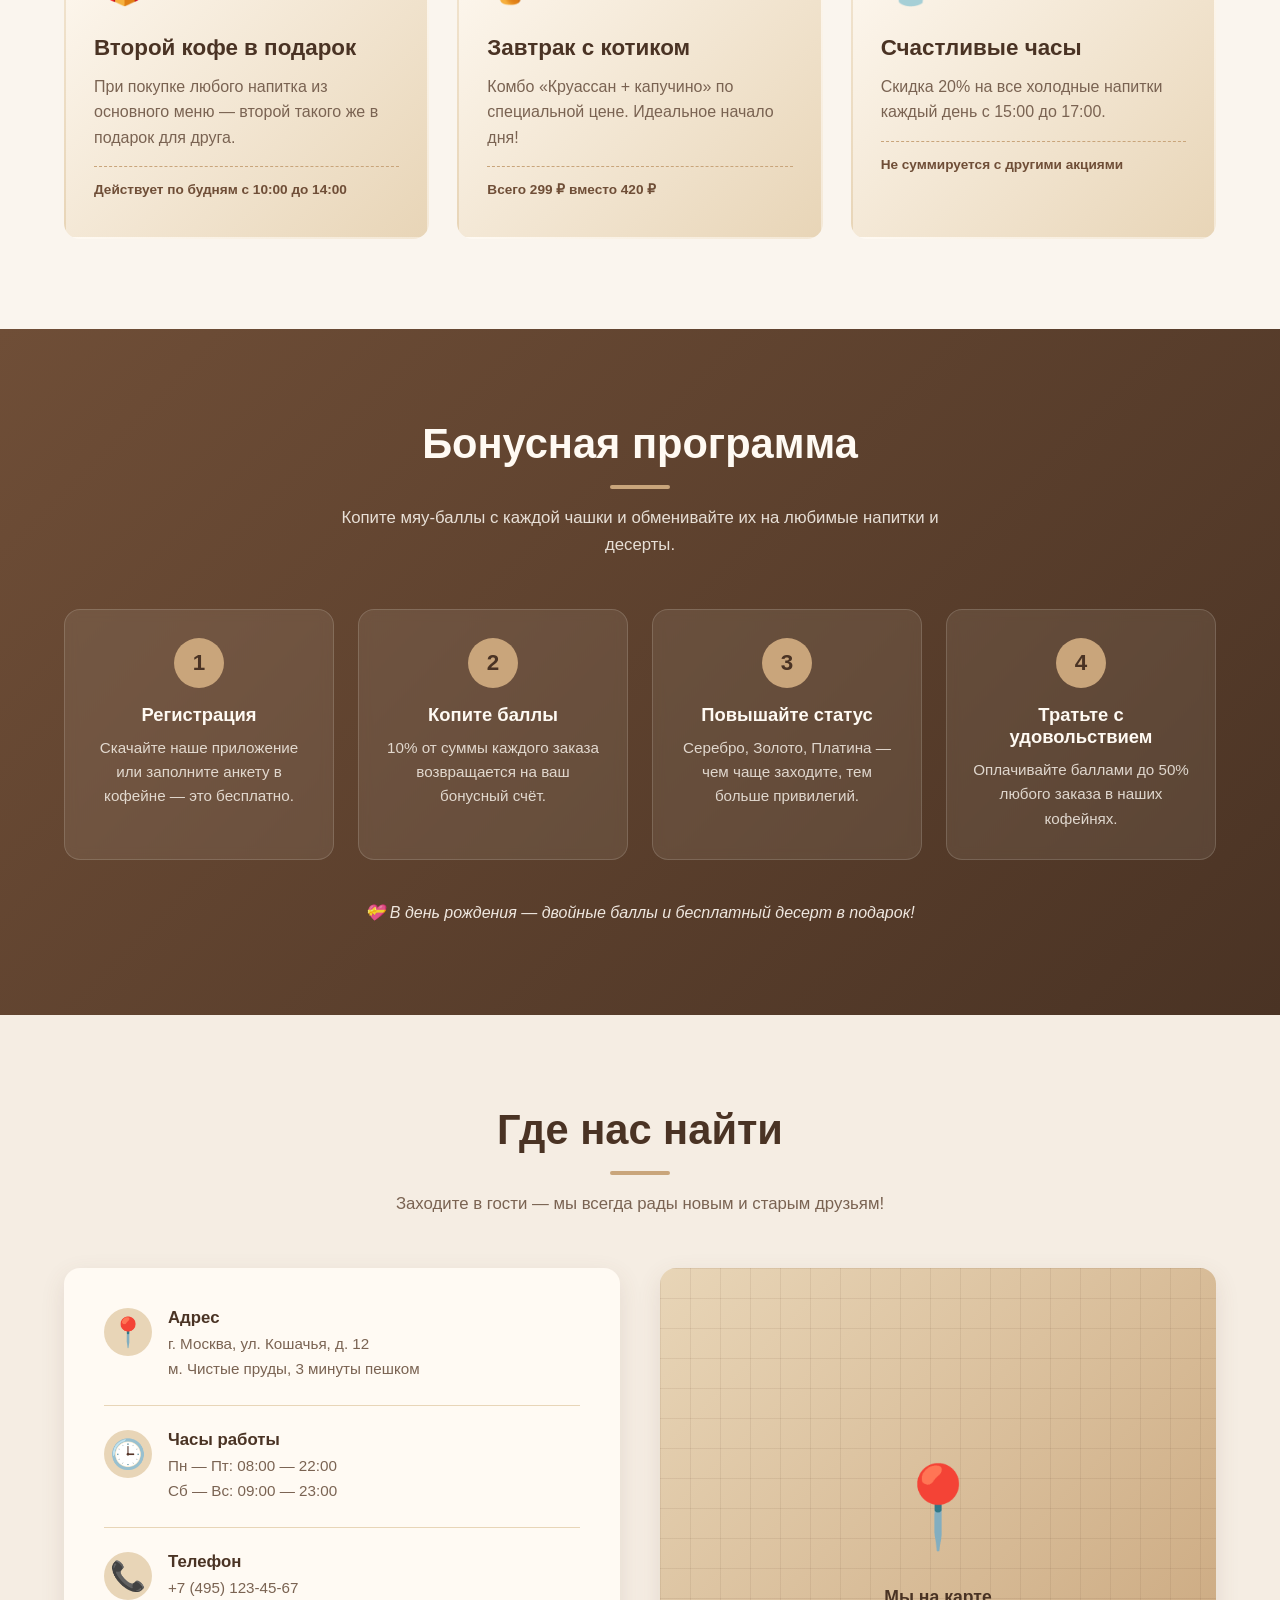
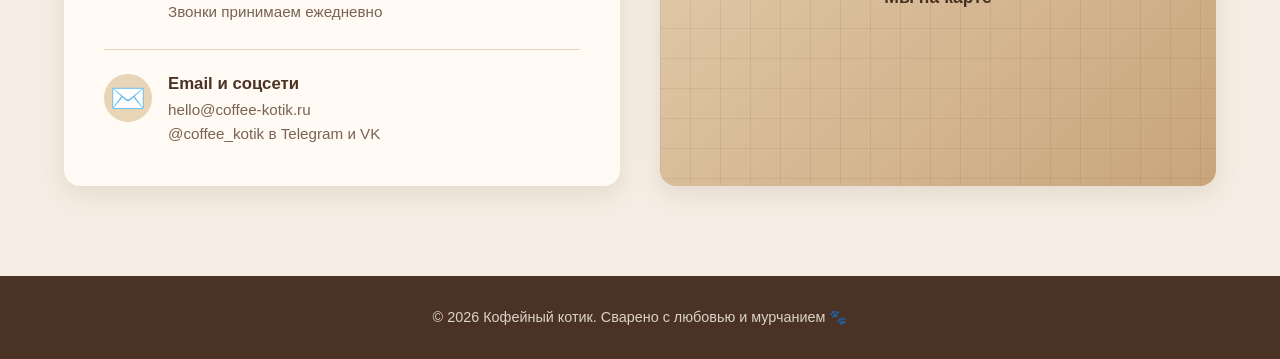
==== commit b75bf041: "Merge pull request #2 from Well-nine/feature/add-photos Add files via upload" ====
--- a/site.html
+++ b/site.html
@@ -420,6 +420,26 @@
 
   .menu-card:hover::before {
     transform: scaleX(1);
+  }
+
+  .menu-icon {
+    font-size: 4rem;
+    margin-bottom: 16px;
+    display: inline-block;
+    transition: transform var(--transition);
+  }
+
+  .menu-card:hover .menu-icon {
+    transform: scale(1.15) rotate(-8deg);
+  }
+
+  .card-media {
+    display: block;
+    width: 100%;
+    aspect-ratio: 4 / 3;
+    object-fit: cover;
+    border-radius: var(--radius);
+    margin-bottom: 16px;
   }
 
   .menu-card h3 {
@@ -862,31 +882,37 @@
     <p class="section-subtitle">Шесть вкусов, которые покорили сердца наших гостей. Каждый рецепт — результат долгих экспериментов и любви к кофе.</p>
     <div class="menu-grid">
       <div class="menu-card">
+        <img class="card-media" src="image/1794215291.png" alt="Капучино с рисунком котика на молочной пене" loading="lazy" />
         <h3>Кот-капучино</h3>
         <p>Классический капучино с нежной пенкой в виде мордочки котика.</p>
         <div class="menu-price">240 ₽</div>
       </div>
       <div class="menu-card">
+        <div class="menu-icon">🍫</div>
         <h3>Мурчащий мокко</h3>
         <p>Эспрессо, тёмный шоколад и взбитые сливки — идеальный микс.</p>
         <div class="menu-price">290 ₽</div>
       </div>
       <div class="menu-card">
+        <div class="menu-icon">🍯</div>
         <h3>Лавандовый латте</h3>
         <p>Нежный латте с лавандовым сиропом и щепоткой ванили.</p>
         <div class="menu-price">310 ₽</div>
       </div>
       <div class="menu-card">
-        <h3>Карамельный раф</h3>
-        <p>Авторский раф с солёной карамелью и сливками.</p>
+        <img class="card-media" src="image/1794215383.png" alt="Медовый раф со сливочной пеной и мёдом" loading="lazy" />
+        <h3>Медовый раф</h3>
+        <p>Авторский раф с мёдом и сливками.</p>
         <div class="menu-price">320 ₽</div>
       </div>
       <div class="menu-card">
+        <div class="menu-icon">🥥</div>
         <h3>Кокосовый бамбл</h3>
         <p>Холодный эспрессо с кокосовым молоком и апельсином.</p>
         <div class="menu-price">280 ₽</div>
       </div>
       <div class="menu-card">
+        <img class="card-media" src="image/1794215501.png" alt="Матча-латте с рисунком на молочной пене" loading="lazy" />
         <h3>Матча-латте «Хвостик»</h3>
         <p>Японская матча на овсяном молоке с ванильным сиропом.</p>
         <div class="menu-price">330 ₽</div>
@@ -968,14 +994,14 @@
           <div class="contact-icon">📍</div>
           <div>
             <h3>Адрес</h3>
-            <p>Невский пр., 25</p>
+            <p>г. Москва, ул. Кошачья, д. 12<br>м. Чистые пруды, 3 минуты пешком</p>
           </div>
         </div>
         <div class="contact-item">
           <div class="contact-icon">🕒</div>
           <div>
             <h3>Часы работы</h3>
-            <p>ежедневно 8:00–22:00</p>
+            <p>Пн — Пт: 08:00 — 22:00<br>Сб — Вс: 09:00 — 23:00</p>
           </div>
         </div>
         <div class="contact-item">
